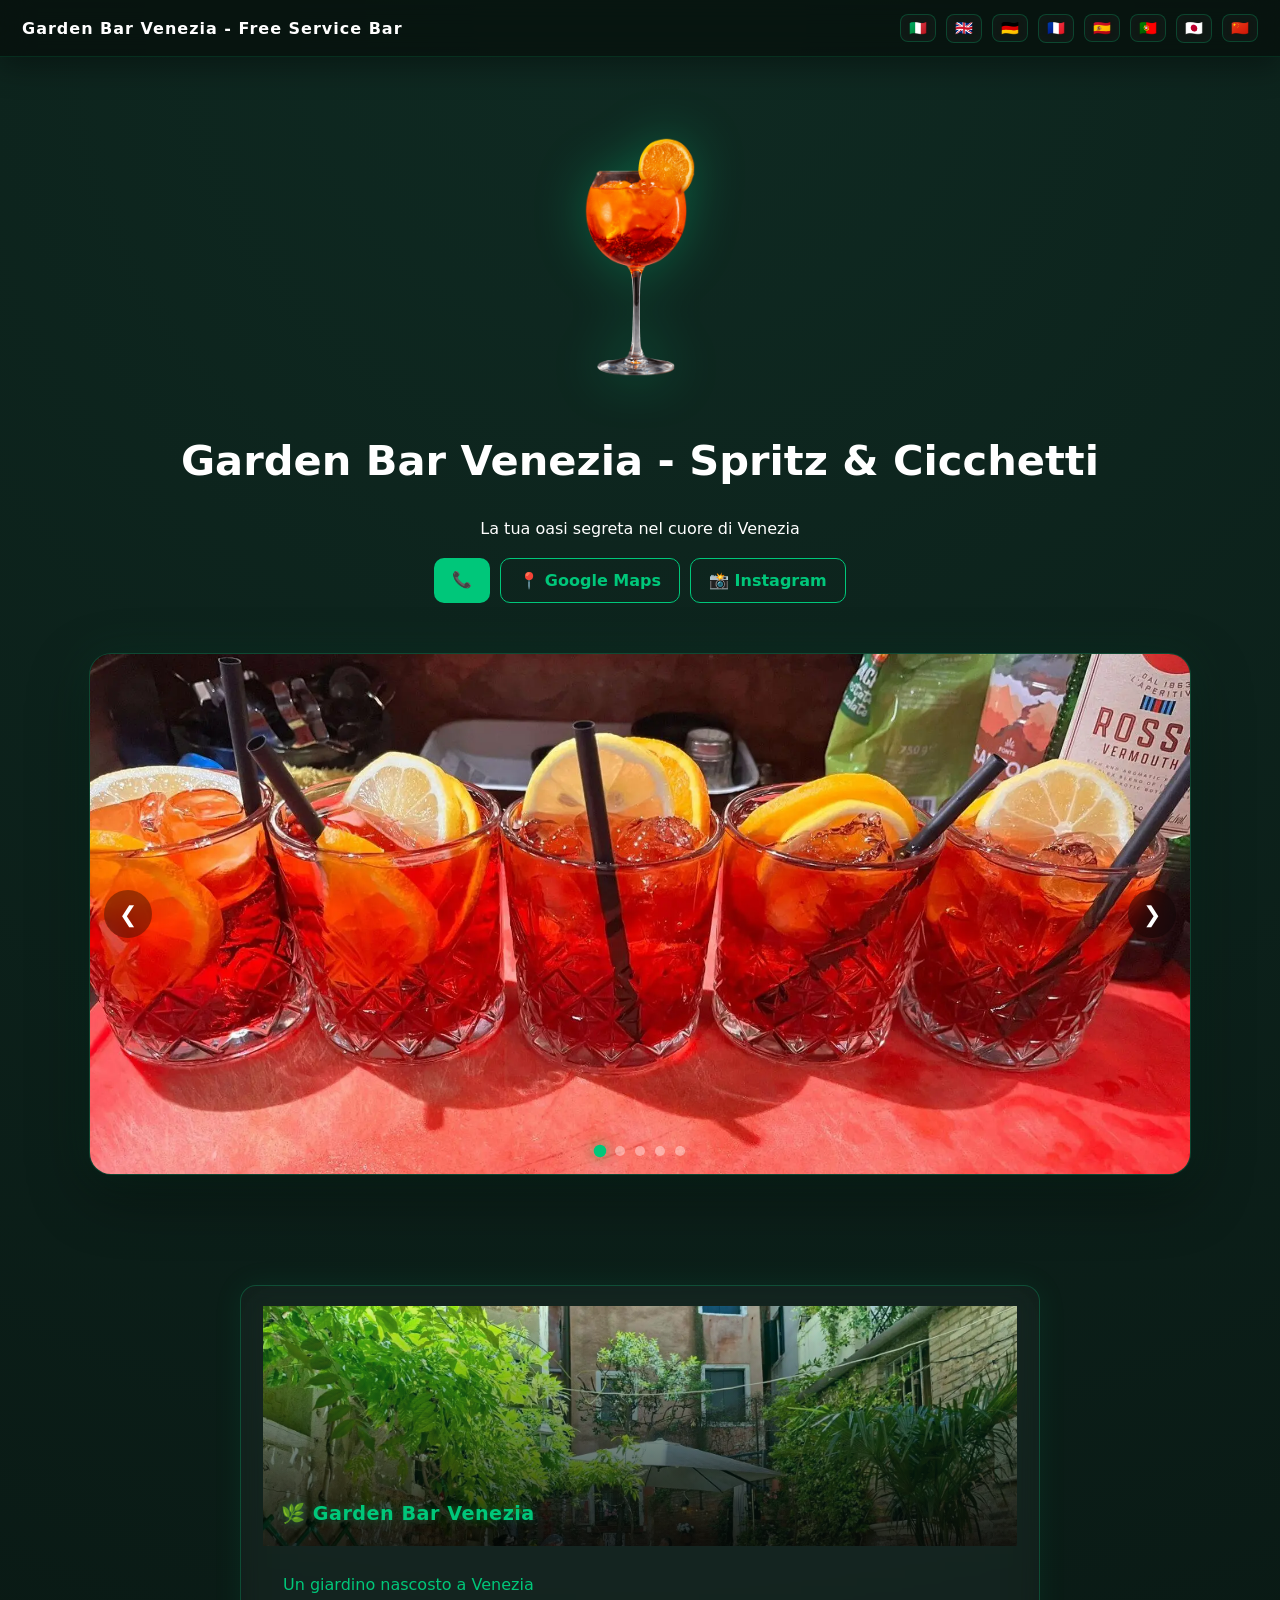
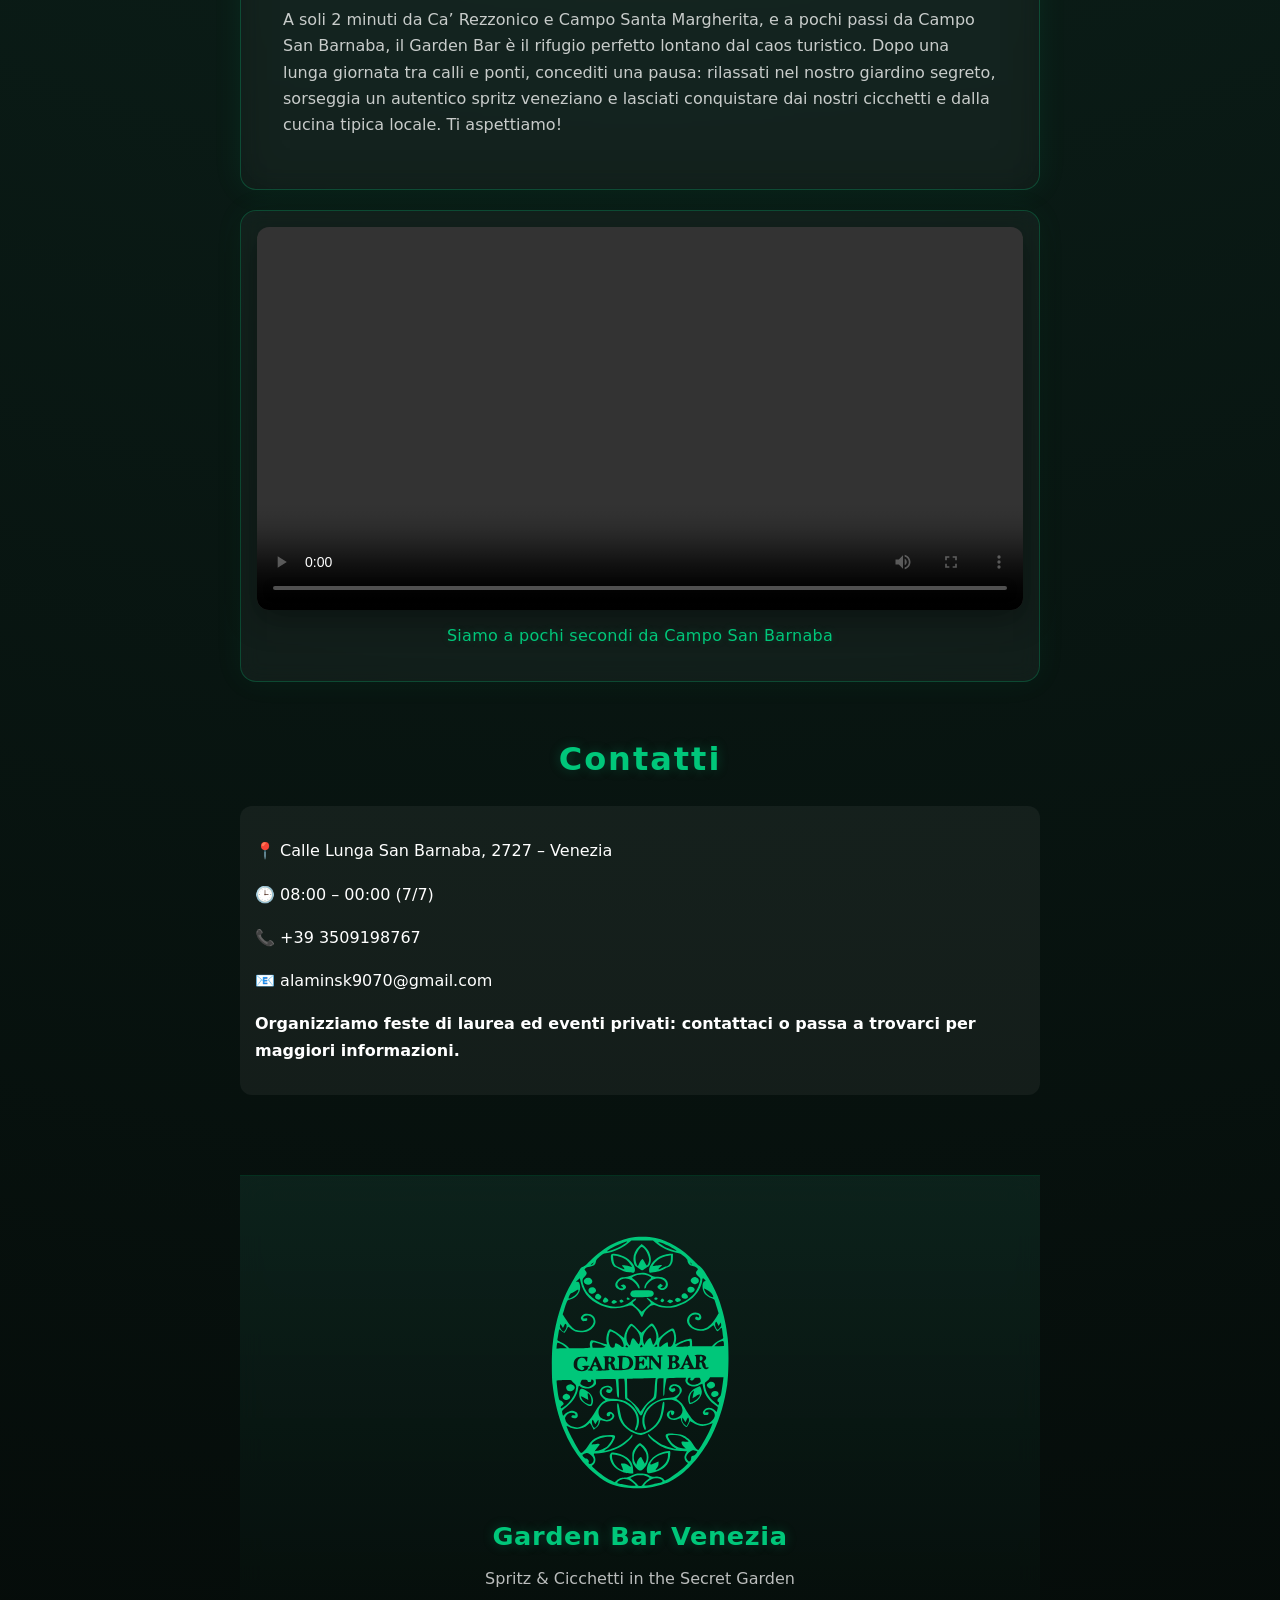
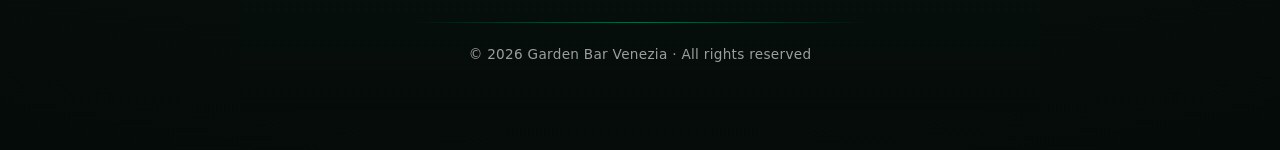
==== index.html @ d3616a83 "Add files via upload" ====
<!DOCTYPE html>
<html lang="it">
<head>
<meta charset="UTF-8" />
<meta name="viewport" content="width=device-width, initial-scale=1" />

<title>Garden Bar Venezia | Oasi segreta vicino Ca’ Rezzonico</title>

<meta name="description" content="Garden Bar Venezia: giardino segreto a 2 minuti da Ca’ Rezzonico e Campo Santa Margherita. Spritz veneziano, cicchetti e relax lontano dal caos turistico." />

<!-- CANONICAL -->
<link rel="canonical" href="https://gardenbarvenezia.pages.dev/" />

<!-- STYLES -->
<link rel="stylesheet" href="styles.css" />

<link rel="preload" as="image" href="garden-bar-venezia.png">

<!-- OPEN GRAPH -->
<meta property="og:type" content="website" />
<meta property="og:site_name" content="Garden Bar Venezia" />
<meta property="og:title" content="Garden Bar Venezia | Spritz & Cicchetti in a Relaxing Secret Garden" />
<meta property="og:description" content="Oasi segreta a Venezia vicino Ca’ Rezzonico. Spritz, cicchetti e relax nel cuore autentico della città." />
<meta property="og:url" content="https://gardenbarvenezia.it/" />
<meta property="og:image" content="https://gardenbarvenezia.pages.dev/open-garden.jpg" />
<meta property="og:image:alt" content="Garden Bar Venezia giardino segreto" />

<!-- TWITTER CARD -->
<meta name="twitter:card" content="summary_large_image" />
<meta name="twitter:title" content="Garden Bar Venezia | Spritz & Giardino segreto" />
<meta name="twitter:description" content="Oasi segreta a Venezia vicino Ca’ Rezzonico. Spritz e cicchetti in giardino." />
<meta name="twitter:image" content="https://gardenbarvenezia.pages.dev/open-garden.jpg" />

<!-- SEO STRUTTURATO -->
<script type="application/ld+json">
{
  "@context": "https://schema.org",
  "@type": ["Restaurant", "Bar"],
  "name": "Garden Bar Venezia",
  "image": "https://gardenbarvenezia.it/garden-bar-venezia.png",
  "url": "https://gardenbarvenezia.it",
  "telephone": "+393509198767",
  "email": "alaminsk9070@gmail.com",

  "address": {
    "@type": "PostalAddress",
    "streetAddress": "C. Lunga S. Barnaba, 2727",
    "addressLocality": "Venezia",
    "postalCode": "30123",
    "addressCountry": "IT"
  },

  "geo": {
    "@type": "GeoCoordinates",
    "latitude": 45.434868182354215,
    "longitude": 12.323827602569848
  },

  "priceRange": "€",

  "servesCuisine": [
    "Italian",
    "Venetian",
    "Cicchetti",
    "Cocktails"
  ],

  "openingHoursSpecification": [
    {
      "@type": "OpeningHoursSpecification",
      "dayOfWeek": [
        "Monday","Tuesday","Wednesday","Thursday","Friday","Saturday","Sunday"
      ],
      "opens": "08:00",
      "closes": "00:00"
    }
  ],

  "sameAs": [
    "https://www.instagram.com/gardenbarvenice/"
  ]
}
</script>
</head>

<body>

<header class="header"> <div class="logo">Garden Bar Venezia - Free Service Bar</div> <div class="lang"> <button onclick="setLang('it')">🇮🇹</button> <button onclick="setLang('en')">🇬🇧</button> <button onclick="setLang('de')">🇩🇪</button> <button onclick="setLang('fr')">🇫🇷</button> <button onclick="setLang('es')">🇪🇸</button> <button onclick="setLang('pt')">🇵🇹</button> <button onclick="setLang('ja')">🇯🇵</button> <button onclick="setLang('zh')">🇨🇳</button> </div> </header>

<section class="hero">
<img src="garden-bar-venezia.png"
     class="hero-img"
     alt="Garden Bar Venezia" />

  <h1>Garden Bar Venezia - Spritz & Cicchetti</h1>
  <p data-i18n="subtitle"></p>

  <div class="cta-row">
  <a class="cta" href="tel:+393509198767">📞</a>

  <a class="cta ghost" target="_blank"
     href="https://maps.app.goo.gl/o7RC9PUuXXfcmrhT7">
    📍 Google Maps
  </a>

  <a class="cta ghost" target="_blank"
     href="https://www.instagram.com/gardenbarvenice/">
    📸 Instagram
  </a>
</div>

</section>

<!-- SLIDER -->
<section class="slider-section">

  <div class="slider">

    <div class="slides">

      <div class="slide active">
        <img src="spritz-aperol.webp" loading="lazy" alt="Aperol Spritz">
      </div>

      <div class="slide">
        <img src="cicchetti-veneziani.webp" loading="lazy" alt="Cicchetti veneziani" />
      </div>

      <div class="slide">
        <img src="dolci-tipici-venezia.webp" loading="lazy" alt="Dolci tipici veneziani" />
      </div>

      <div class="slide">
        <img src="cucina-tipica-venezia.webp" loading="lazy" alt="Cucina tipica veneziana" />
      </div>

      <div class="slide">
        <img src="locali-tipici-venezia.webp" loading="lazy" alt="Locali tipici Venezia" />
      </div>

    </div>

    <!-- FRECCE -->
    <button class="slider-btn prev">❮</button>
    <button class="slider-btn next">❯</button>

    <!-- DOTS -->
    <div class="dots">
      <span class="dot active"></span>
      <span class="dot"></span>
      <span class="dot"></span>
      <span class="dot"></span>
      <span class="dot"></span>
    </div>

  </div>

</section>

<section class="content">

<div class="lang-box">

  <div class="garden-media">
    <img src="garden-bar-venezia.webp" loading="lazy" alt="Garden Bar Venezia giardino segreto" />
    <div class="garden-overlay"></div>
    <h3>🌿 Garden Bar Venezia</h3>
  </div>

  <div class="garden-text">
    <p data-i18n="seo_title"></p>
    <p data-i18n="seo_text"></p>
  </div>

</div>

<div class="video-box">

<video class="video-arrival" controls playsinline preload="metadata">
  <source src="garden-bar-venezia.mp4" type="video/mp4" />
  Il tuo browser non supporta il video.
</video>

  <p class="video-text" data-i18n="video_text"></p>

</div>

<h2 class="contact-title" data-i18n="contacts"></h2>

<div class="info">
  <p>📍 Calle Lunga San Barnaba, 2727 – Venezia</p>

  <p>🕒 08:00 – 00:00 (7/7)</p>

  <p>📞 +39 3509198767</p>

  <p>📧 alaminsk9070@gmail.com </p>

  <p><strong>Organizziamo feste di laurea ed eventi privati: contattaci o passa a trovarci per maggiori informazioni.</strong></p>
</div>

<footer class="footer">
  <div class="footer-inner">

    <div class="footer-logo">
      <img src="logo-garden-bar-venezia.svg" loading="lazy" alt="Garden Bar Venezia Logo">
    </div>

    <div class="footer-text">
      <h2>Garden Bar Venezia</h2>
      <p>Spritz & Cicchetti in the Secret Garden</p>
    </div>

    <div class="footer-line"></div>

    <div class="footer-bottom">
      <p>© 2026 Garden Bar Venezia · All rights reserved</p>
    </div>

  </div>
</footer>

</section>

<script src="script.js" defer></script>
</body>
</html>
---- styles.css ----
body {
  margin: 0;
  font-family: system-ui, sans-serif;
  background: radial-gradient(circle at top, #0f2a22, #050b09);
  color: white;
}

.header {
  display: flex;
  justify-content: space-between;
  padding: 18px 24px;
  background: rgba(0,0,0,0.4);
  backdrop-filter: blur(10px);
}

.logo {
  font-weight: 700;
  letter-spacing: 1px;
}

.lang button {
  background: none;
  border: 1px solid rgba(255,255,255,0.4);
  color: white;
  padding: 5px 7px;
  margin-left: 4px;
  cursor: pointer;
  border-radius: 6px;
}

.hero {
  text-align: center;
  padding: 80px 20px 40px;
}

.hero-img {
  width: 240px;
  filter: drop-shadow(0 0 25px rgba(0,255,160,0.25));
  margin-bottom: 20px;
}

h1 {
  font-size: 2.6rem;
}

.cta-row {
  margin-top: 20px;
  display: flex;
  justify-content: center;
  gap: 10px;
  flex-wrap: wrap;
}

.cta {
  padding: 12px 18px;
  background: #00c77a;
  color: black;
  font-weight: 600;
  border-radius: 10px;
  text-decoration: none;
}

.cta.ghost {
  background: transparent;
  border: 1px solid #00c77a;
  color: #00c77a;
}

.content {
  max-width: 800px;
  margin: auto;
  padding: 40px 20px;
  line-height: 1.7;
}

.info {
  margin-top: 20px;
  padding: 15px;
  background: rgba(255,255,255,0.05);
  border-radius: 12px;
}

/* LINGUE */
.lang-box {
  max-width: 800px;
  margin: 30px auto 10px;
  padding: 20px 22px;

  background: linear-gradient(
    135deg,
    rgba(0, 199, 122, 0.15),
    rgba(255, 255, 255, 0.05)
  );

  border: 1px solid rgba(0, 199, 122, 0.35);
  border-radius: 14px;

  box-shadow: 0 0 25px rgba(0, 199, 122, 0.08);

  backdrop-filter: blur(8px);
}

.lang-box h3 {
  margin: 0 0 10px;
  font-size: 1.1rem;
  color: #00c77a;
  letter-spacing: 0.5px;
}

.lang-box p {
  margin: 6px 0;
  opacity: 0.9;
  line-height: 1.6;
}

/* 🌿 LANG BOX - VERSIONE PREMIUM COERENTE CON IL SITO */
.lang-box {
  max-width: 800px;
  margin: 30px auto 10px;
  border-radius: 16px;
  overflow: hidden;

  background: rgba(255, 255, 255, 0.04);
  border: 1px solid rgba(0, 199, 122, 0.25);

  box-shadow:
    0 0 30px rgba(0, 199, 122, 0.08),
    inset 0 0 40px rgba(0, 0, 0, 0.2);

  backdrop-filter: blur(10px);
}

/* 🌿 IMMAGINE HEADER BOX */
.garden-media {
  position: relative;
  height: 240px;
  overflow: hidden;
}

.garden-media img {
  width: 100%;
  height: 100%;
  object-fit: cover;
  transform: scale(1.05);
  filter: saturate(1.1) contrast(1.05);
}

/* overlay coerente col tuo verde */
.garden-overlay {
  position: absolute;
  inset: 0;
  background: linear-gradient(
    to top,
    rgba(5, 11, 9, 0.85),
    rgba(0, 199, 122, 0.15)
  );
}

/* titolo sopra immagine */
.garden-media h3 {
  position: absolute;
  bottom: 16px;
  left: 18px;
  margin: 0;

  font-size: 1.2rem;
  font-weight: 700;
  letter-spacing: 0.5px;

  color: #00c77a;

  text-shadow:
    0 0 10px rgba(0, 199, 122, 0.4),
    0 6px 20px rgba(0, 0, 0, 0.6);
}

/* testo sotto */
.garden-text {
  padding: 18px 20px 22px;
}

.garden-text p {
  margin: 8px 0;
  line-height: 1.65;
  opacity: 0.9;
  color: rgba(255, 255, 255, 0.85);
}

/* micro highlight per SEO title */
.garden-text p:first-child {
  color: #00c77a;
  font-weight: 500;
  opacity: 1;
}

.video-box {
  max-width: 800px;
  margin: 20px auto 10px;
  padding: 16px;

  background: rgba(255, 255, 255, 0.04);
  border: 1px solid rgba(0, 199, 122, 0.25);
  border-radius: 16px;

  box-shadow: 0 0 30px rgba(0, 199, 122, 0.06);
  backdrop-filter: blur(10px);
}

.video-arrival {
  width: 100%;
  border-radius: 12px;
  display: block;

  box-shadow: 0 10px 30px rgba(0,0,0,0.35);
}

.video-text {
  margin-top: 12px;
  text-align: center;

  color: #00c77a;
  font-weight: 500;
  letter-spacing: 0.3px;

  text-shadow: 0 0 10px rgba(0, 199, 122, 0.2);
}

.header {
  position: sticky;
  top: 0;
  z-index: 1000;

  display: flex;
  justify-content: space-between;
  align-items: center;

  padding: 14px 22px;

  background: rgba(5, 11, 9, 0.65);
  backdrop-filter: blur(14px);

  border-bottom: 1px solid rgba(0, 199, 122, 0.15);

  box-shadow: 0 10px 30px rgba(0,0,0,0.35);
}

/* LOGO */
.logo a {
  display: flex;
  align-items: center;
  text-decoration: none;
}

.logo img {
  height: 34px;
  width: auto;

  filter: brightness(0) invert(1);

  transition: all 0.3s ease;
}

.logo img:hover {
  filter: brightness(0) invert(1)
          drop-shadow(0 0 12px rgba(0, 199, 122, 0.6));
  transform: scale(1.02);
}

/* LANG NAV */
.lang {
  display: flex;
  gap: 6px;
  flex-wrap: wrap;
  justify-content: flex-end;
}

/* BOTTONI LINGUA */
.lang button {
  background: rgba(255, 255, 255, 0.04);

  border: 1px solid rgba(0, 199, 122, 0.25);

  color: white;

  padding: 6px 8px;
  border-radius: 8px;

  cursor: pointer;

  font-size: 0.9rem;
  line-height: 1;

  transition: all 0.25s ease;

  backdrop-filter: blur(8px);
}

/* IMPORTANTISSIMO: reset base */
html, body {
  margin: 0;
  padding: 0;
  width: 100%;
  overflow-x: hidden;
}

/* FOOTER */
.footer {
  margin-top: 80px;
  padding: 60px 20px 30px;

  background: linear-gradient(
    to top,
    rgba(5, 11, 9, 1),
    rgba(15, 42, 34, 0.7)
  );

  border-top: 1px solid rgba(0, 199, 122, 0.2);
  backdrop-filter: blur(12px);
}

.footer-inner {
  max-width: 900px;
  margin: auto;
  text-align: center;
}

/* LOGO GRANDE — ORIGINALE, NON MODIFICATO */
.footer-logo img {
  width: 180px;
  height: auto;

  /* ❌ rimosso filter per non alterare il logo */
  /* filter: brightness(0) invert(1); */

  transition: transform 0.3s ease, filter 0.3s ease;
}

.footer-logo img:hover {
  transform: scale(1.05);

  /* glow leggero SOLO su hover, senza cambiare colori */
  filter: drop-shadow(0 0 18px rgba(0, 199, 122, 0.35));
}

/* TESTI */
.footer-text {
  margin-top: 18px;
}

.footer-text h2 {
  margin: 0;
  font-size: 1.6rem;
  letter-spacing: 0.6px;
  color: #00c77a;

  text-shadow: 0 0 12px rgba(0, 199, 122, 0.25);
}

.footer-text p {
  margin: 6px 0 0;
  font-size: 1rem;
  opacity: 0.85;
  color: rgba(255, 255, 255, 0.85);
}

/* LINEA */
.footer-line {
  margin: 30px auto 20px;
  width: 60%;
  height: 1px;

  background: linear-gradient(
    to right,
    transparent,
    rgba(0, 199, 122, 0.5),
    transparent
  );
}

/* BOTTOM */
.footer-bottom p {
  font-size: 0.85rem;
  opacity: 0.6;
  letter-spacing: 0.3px;
}

/* SLIDER */
/* =========================
   SLIDER PREMIUM
========================= */

.slider-section {
  padding: 10px 20px 40px;
}

.slider {
  position: relative;
  max-width: 1100px;
  margin: auto;

  overflow: hidden;
  border-radius: 22px;

  border: 1px solid rgba(0, 199, 122, 0.2);

  background: rgba(255,255,255,0.03);

  box-shadow:
    0 0 40px rgba(0, 199, 122, 0.08),
    0 20px 60px rgba(0,0,0,0.4);

  backdrop-filter: blur(10px);
}

.slides {
  display: flex;
  transition: transform 0.45s ease;
  touch-action: pan-y;
}

.slide {
  min-width: 100%;
  user-select: none;
}

.slide img {
  width: 100%;
  height: 520px;

  object-fit: cover;
  display: block;

  pointer-events: none;
}

/* BOTTONI */
.slider-btn {
  position: absolute;
  top: 50%;
  transform: translateY(-50%);

  width: 48px;
  height: 48px;

  border: none;
  border-radius: 50%;

  cursor: pointer;

  background: rgba(0,0,0,0.35);
  color: white;

  font-size: 1.4rem;

  backdrop-filter: blur(8px);

  transition: 0.25s ease;

  z-index: 5;
}

.slider-btn:hover {
  background: rgba(0, 199, 122, 0.85);
  color: black;
}

.prev {
  left: 14px;
}

.next {
  right: 14px;
}

/* DOTS */
.dots {
  position: absolute;
  bottom: 18px;
  left: 50%;
  transform: translateX(-50%);

  display: flex;
  gap: 10px;

  z-index: 5;
}

.dot {
  width: 10px;
  height: 10px;

  border-radius: 50%;

  background: rgba(255,255,255,0.4);

  transition: all 0.3s ease;

  cursor: pointer;
}

.dot.active {
  background: #00c77a;

  transform: scale(1.25);

  box-shadow: 0 0 12px rgba(0,199,122,0.7);
}

/* MOBILE */
@media (max-width: 768px) {

  .slide img {
    height: 280px;
  }

  .slider-btn {
    width: 40px;
    height: 40px;
    font-size: 1rem;
  }

}

/* contatti */
.contact-title {
  text-align: center;
  margin-top: 50px;
  margin-bottom: 18px;

  color: #00c77a;

  letter-spacing: 2px;
  font-size: 2rem;

  text-shadow: 0 0 12px rgba(0, 199, 122, 0.25);
}
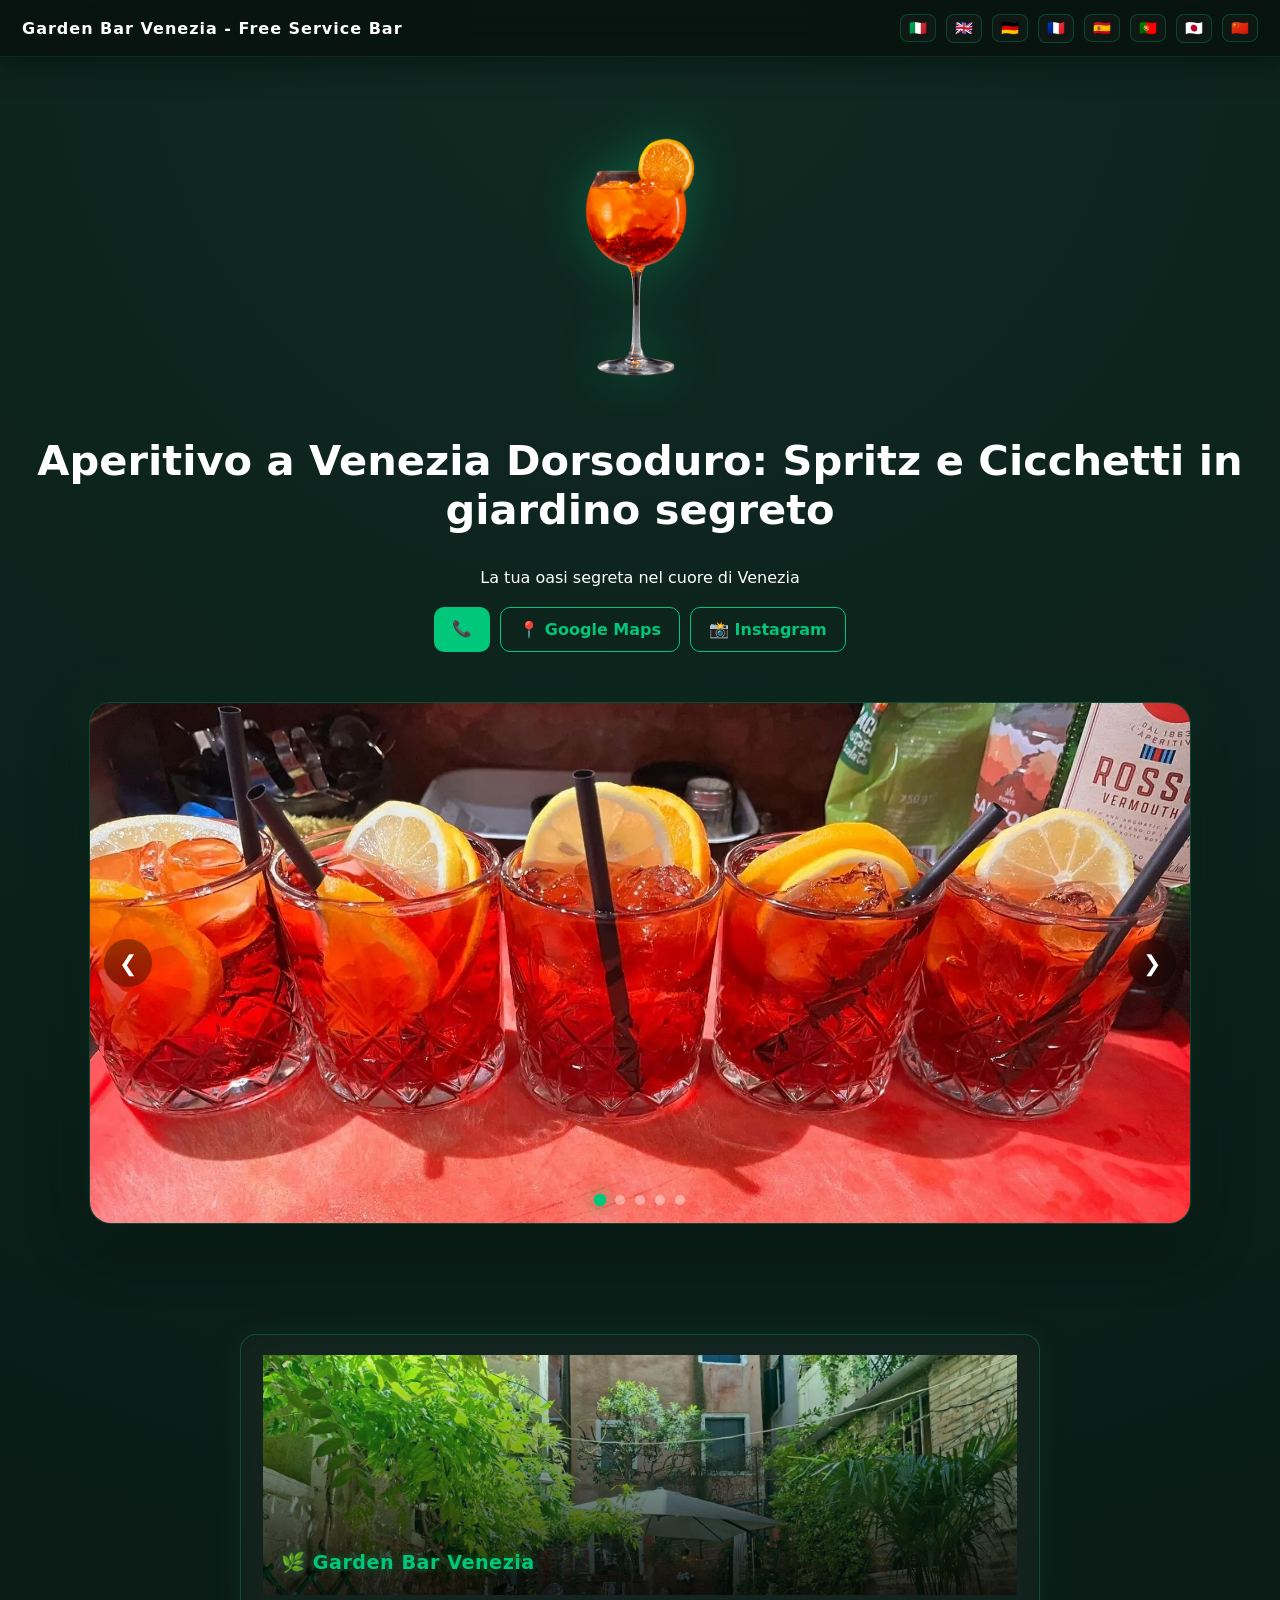
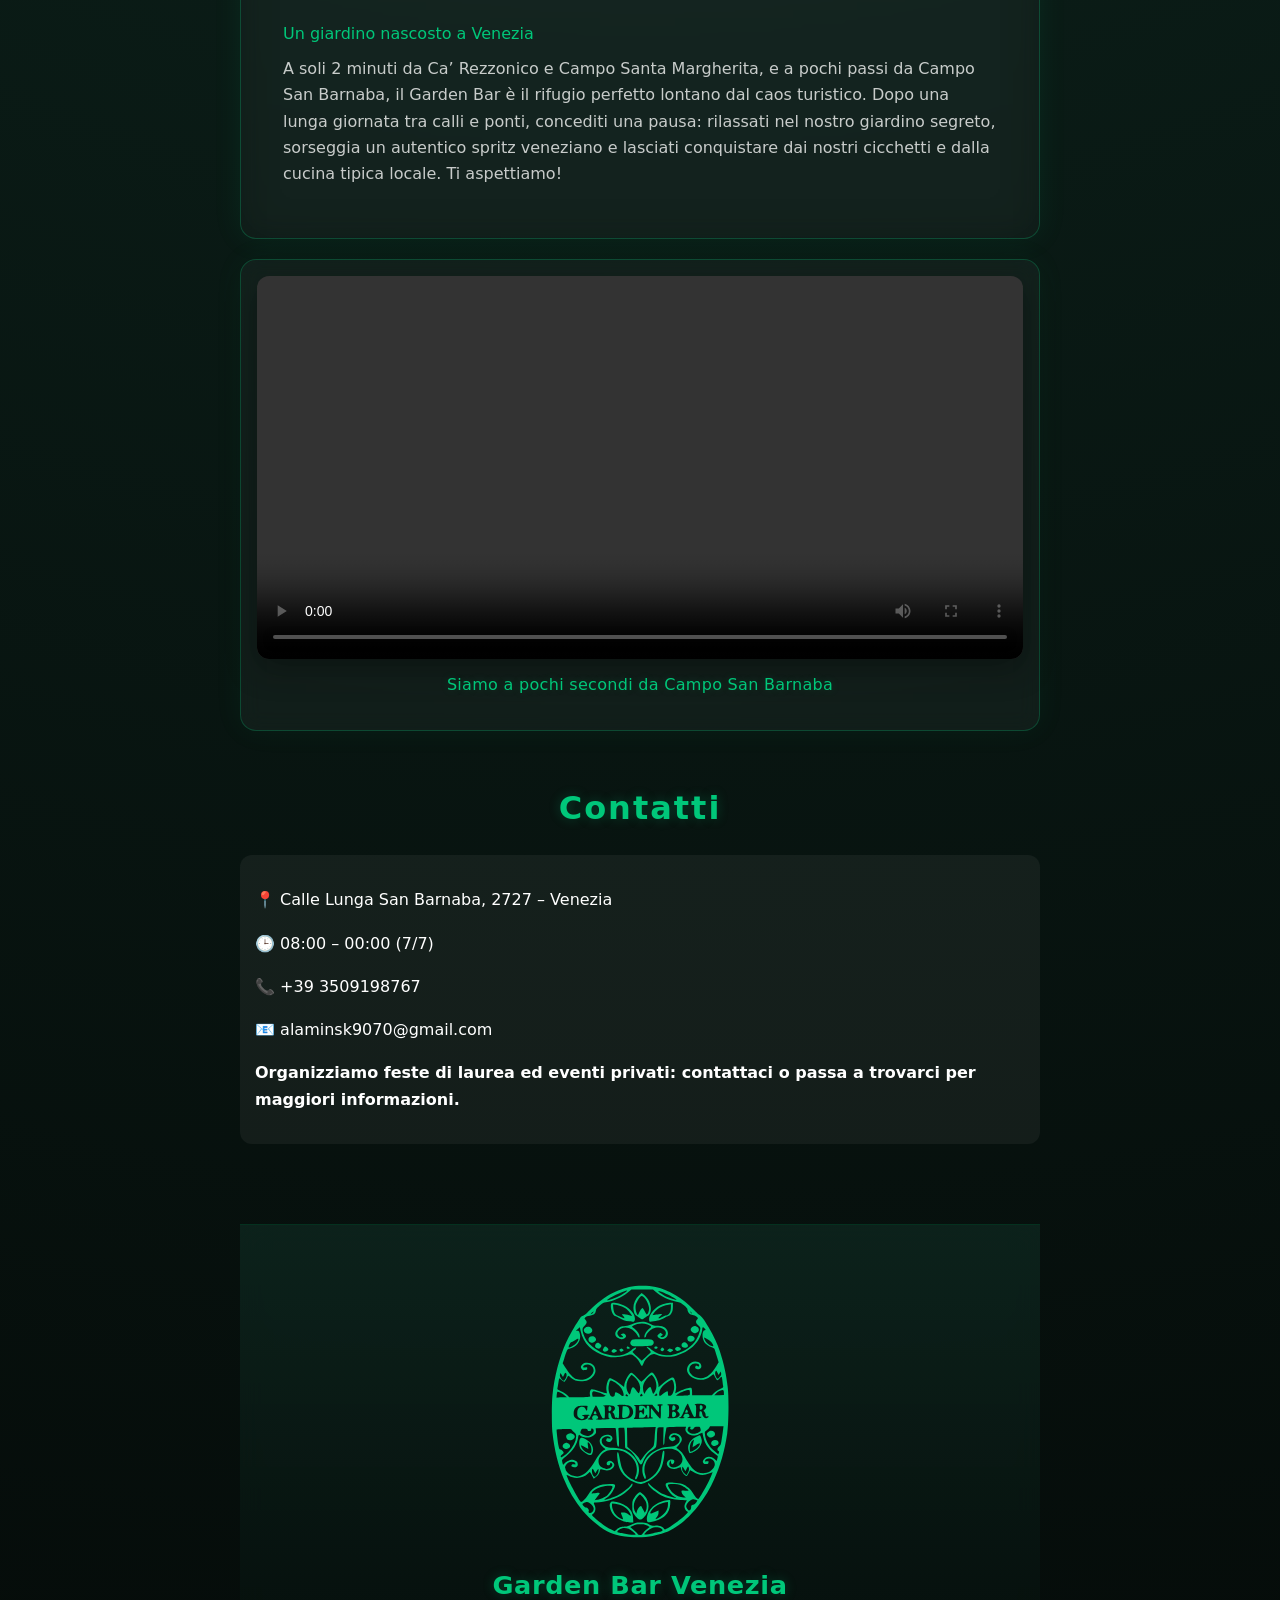
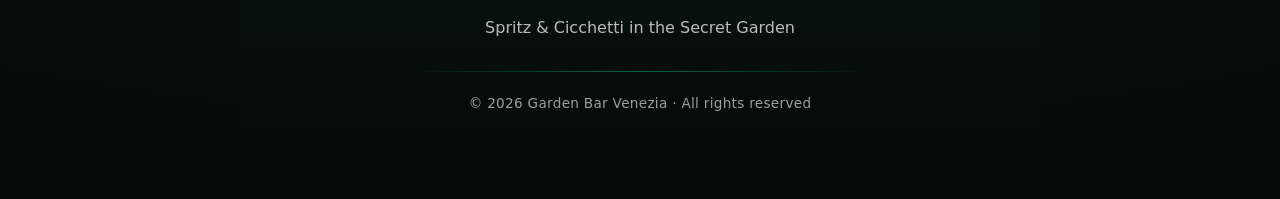
==== commit 1c51c539: "Add files via upload" ====
--- a/index.html
+++ b/index.html
@@ -21,7 +21,7 @@
 <meta property="og:site_name" content="Garden Bar Venezia" />
 <meta property="og:title" content="Garden Bar Venezia | Spritz & Cicchetti in a Relaxing Secret Garden" />
 <meta property="og:description" content="Oasi segreta a Venezia vicino Ca’ Rezzonico. Spritz, cicchetti e relax nel cuore autentico della città." />
-<meta property="og:url" content="https://gardenbarvenezia.it/" />
+<meta property="og:url" content="https://gardenbarvenezia.pages.dev/" />
 <meta property="og:image" content="https://gardenbarvenezia.pages.dev/open-garden.jpg" />
 <meta property="og:image:alt" content="Garden Bar Venezia giardino segreto" />
 
@@ -37,8 +37,8 @@
   "@context": "https://schema.org",
   "@type": ["Restaurant", "Bar"],
   "name": "Garden Bar Venezia",
-  "image": "https://gardenbarvenezia.it/garden-bar-venezia.png",
-  "url": "https://gardenbarvenezia.it",
+  "image": "https://gardenbarvenezia.pages.dev/garden-bar-venezia.png",
+  "url": "https://gardenbarvenezia.pages.dev/",
   "telephone": "+393509198767",
   "email": "alaminsk9070@gmail.com",
 
@@ -81,6 +81,54 @@
   ]
 }
 </script>
+<script type="application/ld+json">
+{
+  "@context": "https://schema.org",
+  "@type": "FAQPage",
+  "mainEntity": [
+    {
+      "@type": "Question",
+      "name": "A che ora è aperto il Garden Bar Venezia?",
+      "acceptedAnswer": {
+        "@type": "Answer",
+        "text": "Aperto tutti i giorni dalle 08:00 alle 00:00."
+      }
+    },
+    {
+      "@type": "Question",
+      "name": "Dove si trova il Garden Bar Venezia?",
+      "acceptedAnswer": {
+        "@type": "Answer",
+        "text": "Bar con giardino a Dorsoduro, vicino a Ca’ Rezzonico nel centro storico di Venezia."
+      }
+    },
+    {
+      "@type": "Question",
+      "name": "Il Garden Bar Venezia è turistico?",
+      "acceptedAnswer": {
+        "@type": "Answer",
+        "text": "È un autentico bar veneziano con giardino segreto, lontano dal caos turistico."
+      }
+    },
+    {
+      "@type": "Question",
+      "name": "Che spritz servite?",
+      "acceptedAnswer": {
+        "@type": "Answer",
+        "text": "Serviamo il vero Aperol Spritz e le sue varianti più popolari."
+      }
+    },
+    {
+      "@type": "Question",
+      "name": "Che cicchetti offrite?",
+      "acceptedAnswer": {
+        "@type": "Answer",
+        "text": "Offriamo cicchetti veneziani autentici come baccalà mantecato, sarde in saor e polpette."
+      }
+    }
+  ]
+}
+</script>
 </head>
 
 <body>
@@ -92,7 +140,7 @@
      class="hero-img"
      alt="Garden Bar Venezia" />
 
-  <h1>Garden Bar Venezia - Spritz & Cicchetti</h1>
+  <h1>Aperitivo a Venezia Dorsoduro: Spritz e Cicchetti in giardino segreto</h1>
   <p data-i18n="subtitle"></p>
 
   <div class="cta-row">
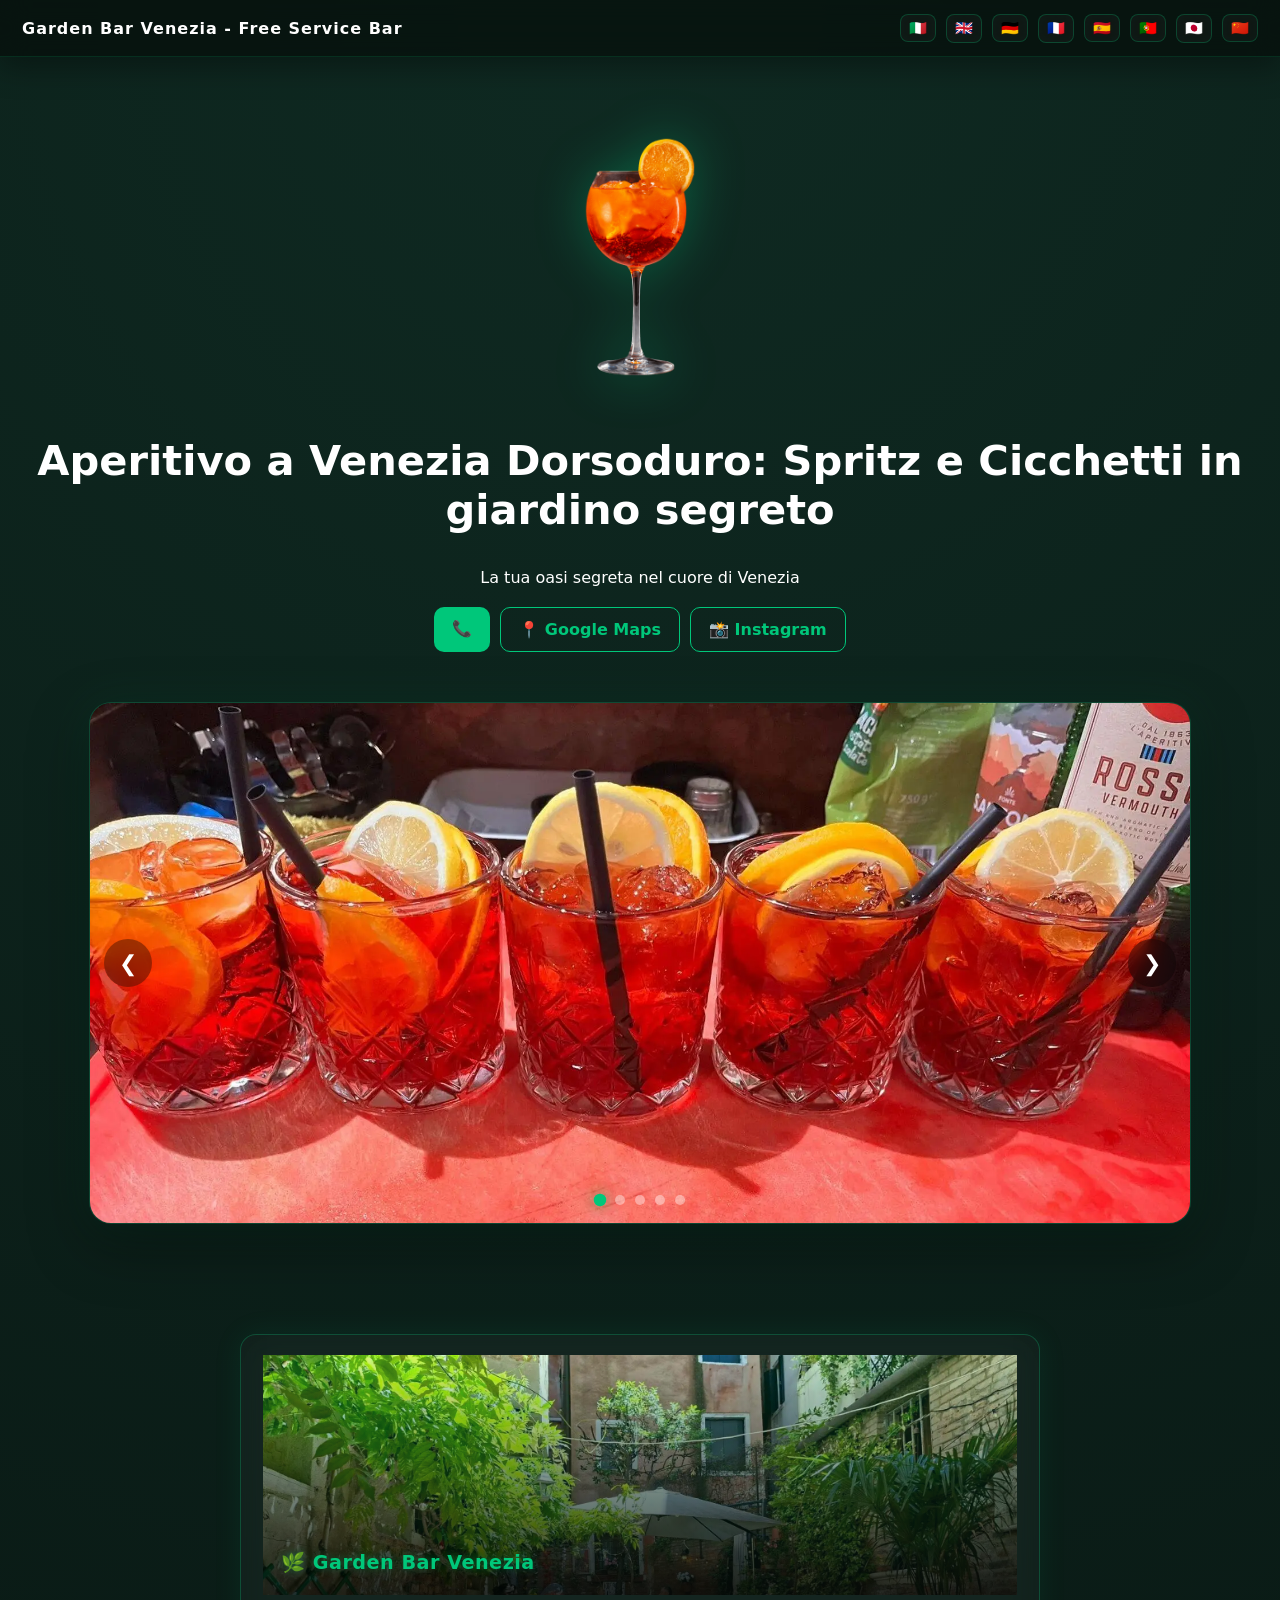
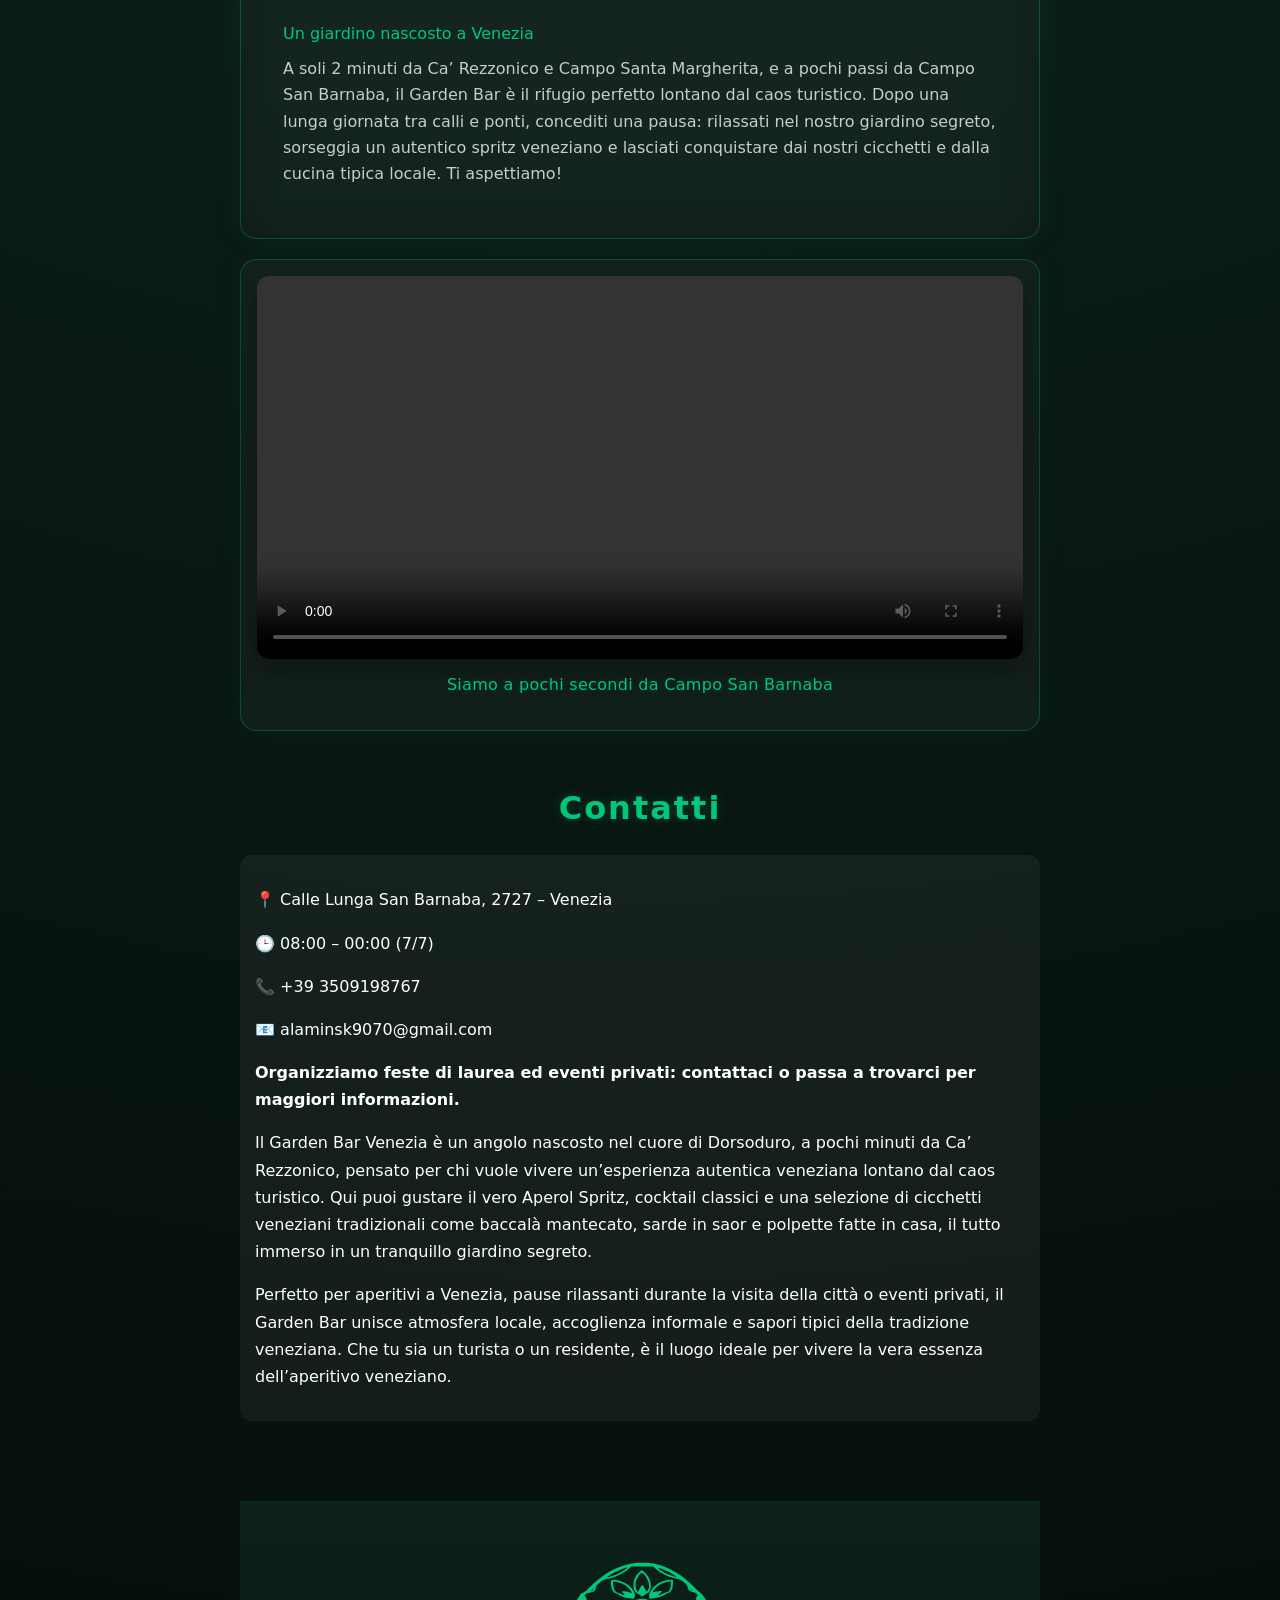
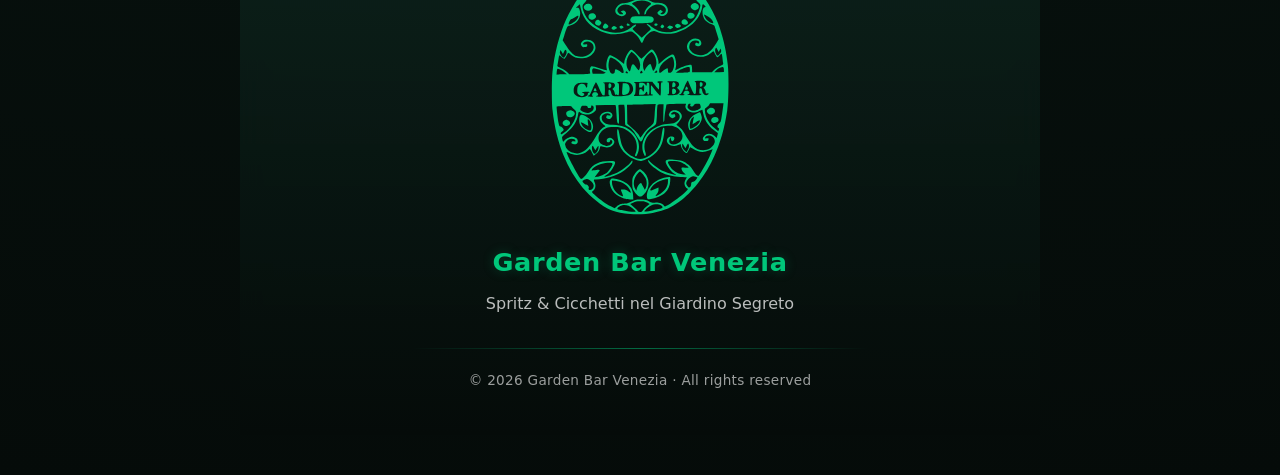
==== commit 2b40a3fa: "Add files via upload" ====
--- a/index.html
+++ b/index.html
@@ -245,6 +245,13 @@
   <p>📧 alaminsk9070@gmail.com </p>
 
   <p><strong>Organizziamo feste di laurea ed eventi privati: contattaci o passa a trovarci per maggiori informazioni.</strong></p>
+<p>
+Il Garden Bar Venezia è un angolo nascosto nel cuore di Dorsoduro, a pochi minuti da Ca’ Rezzonico, pensato per chi vuole vivere un’esperienza autentica veneziana lontano dal caos turistico. Qui puoi gustare il vero Aperol Spritz, cocktail classici e una selezione di cicchetti veneziani tradizionali come baccalà mantecato, sarde in saor e polpette fatte in casa, il tutto immerso in un tranquillo giardino segreto.
+</p>
+
+<p>
+Perfetto per aperitivi a Venezia, pause rilassanti durante la visita della città o eventi privati, il Garden Bar unisce atmosfera locale, accoglienza informale e sapori tipici della tradizione veneziana. Che tu sia un turista o un residente, è il luogo ideale per vivere la vera essenza dell’aperitivo veneziano.
+</p>
 </div>
 
 <footer class="footer">
@@ -256,7 +263,7 @@
 
     <div class="footer-text">
       <h2>Garden Bar Venezia</h2>
-      <p>Spritz & Cicchetti in the Secret Garden</p>
+      <p>Spritz & Cicchetti nel Giardino Segreto</p>
     </div>
 
     <div class="footer-line"></div>
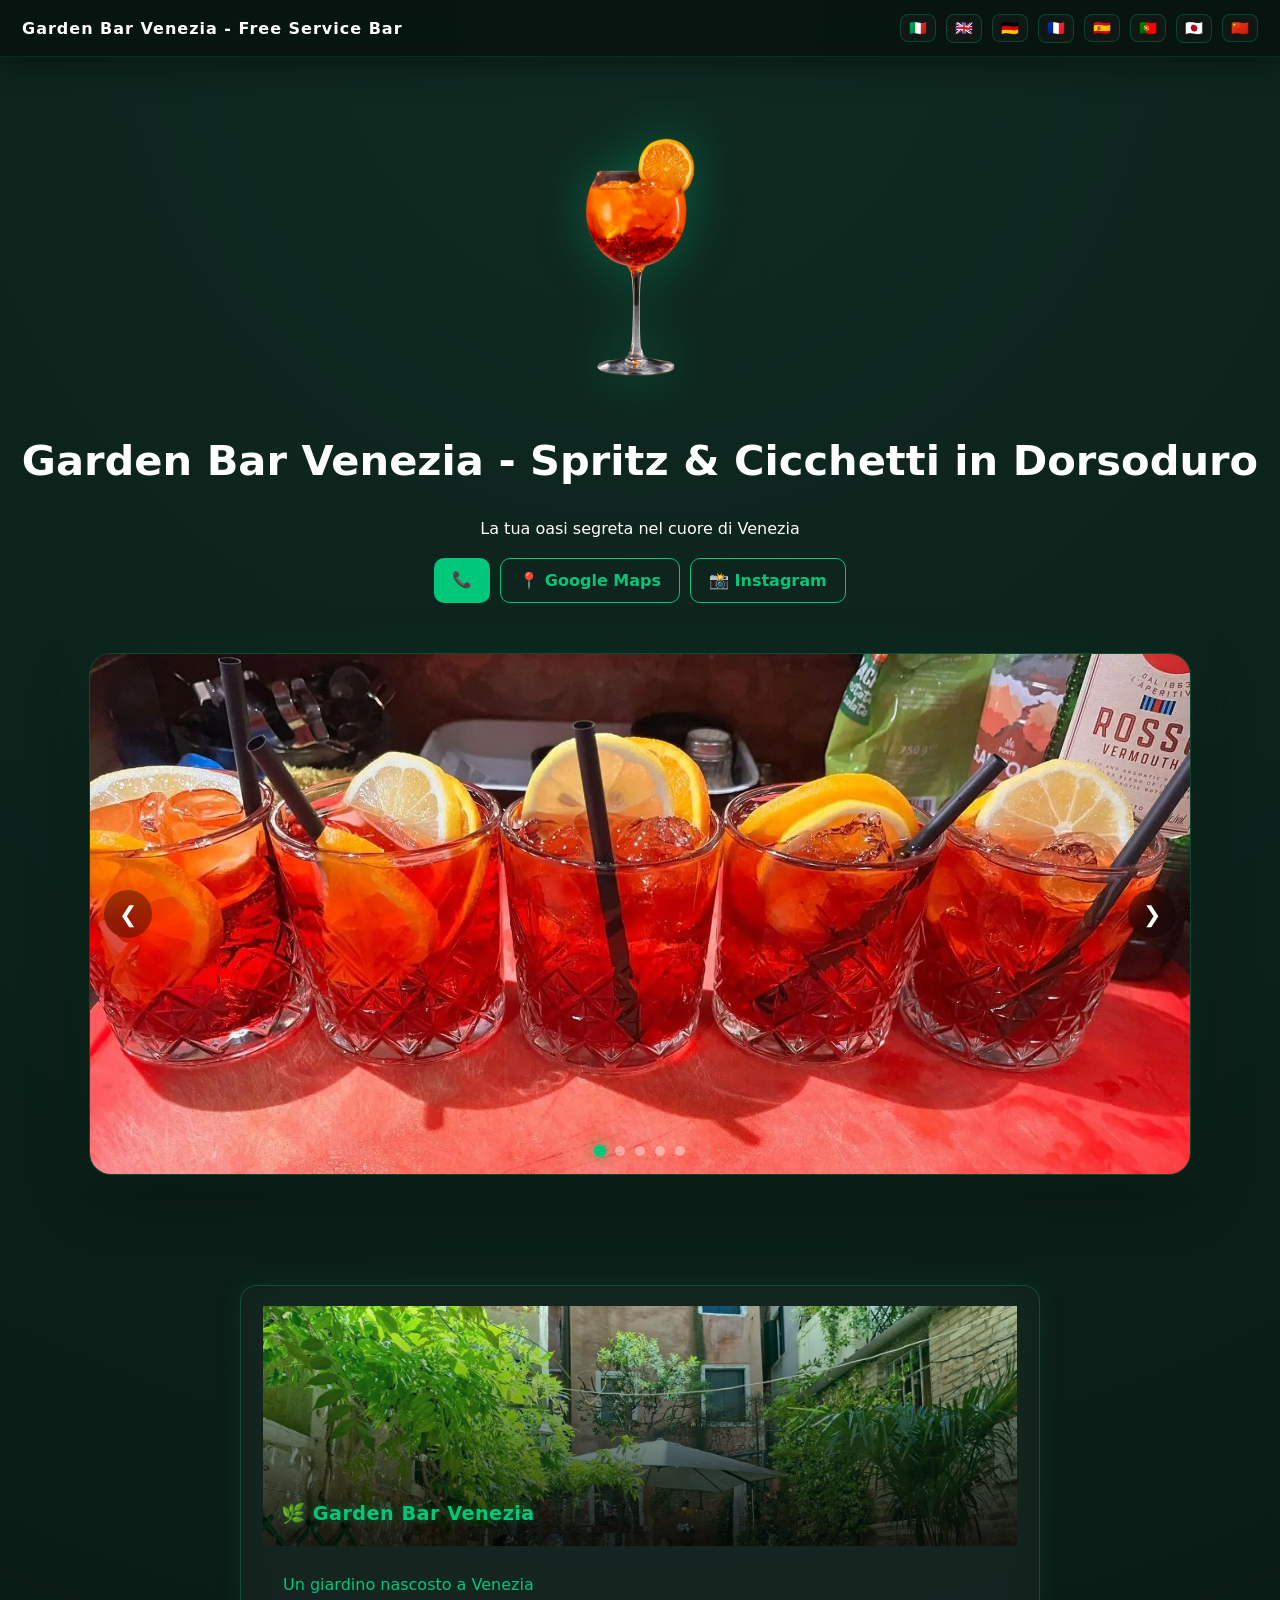
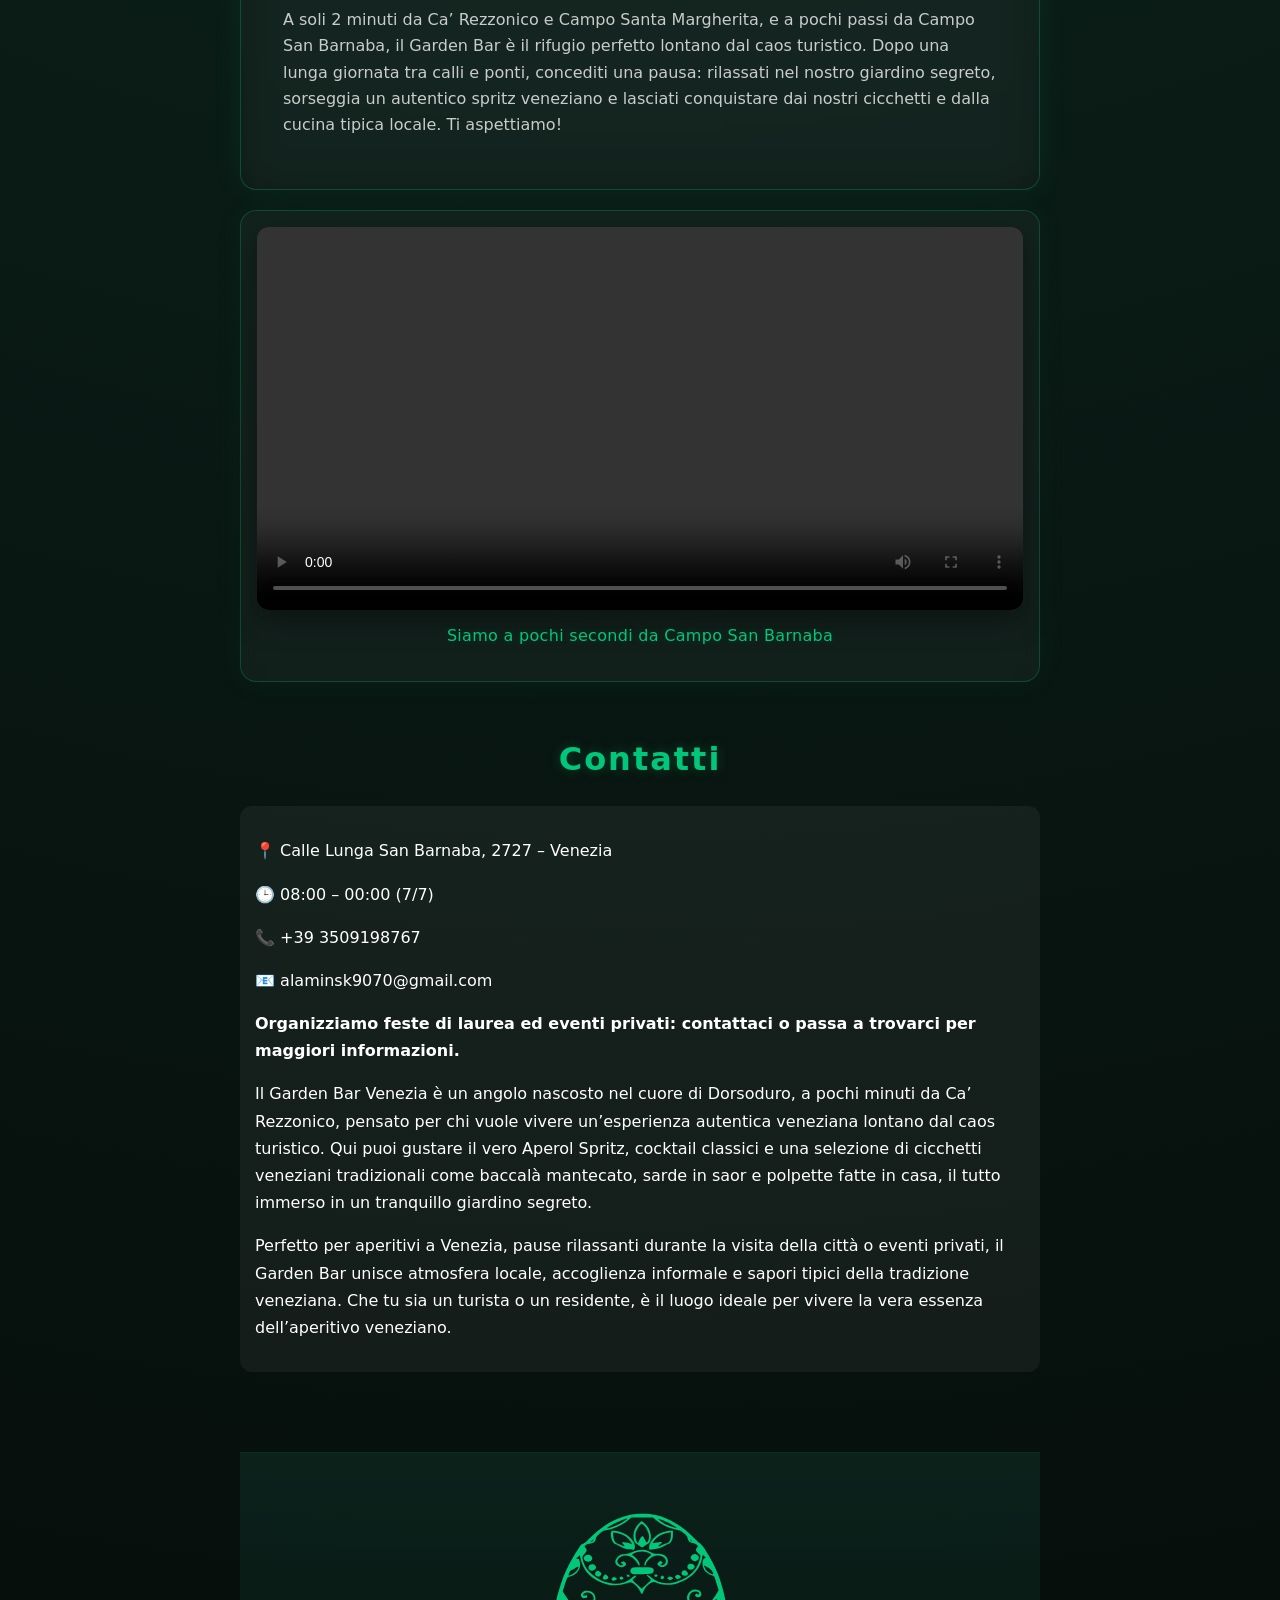
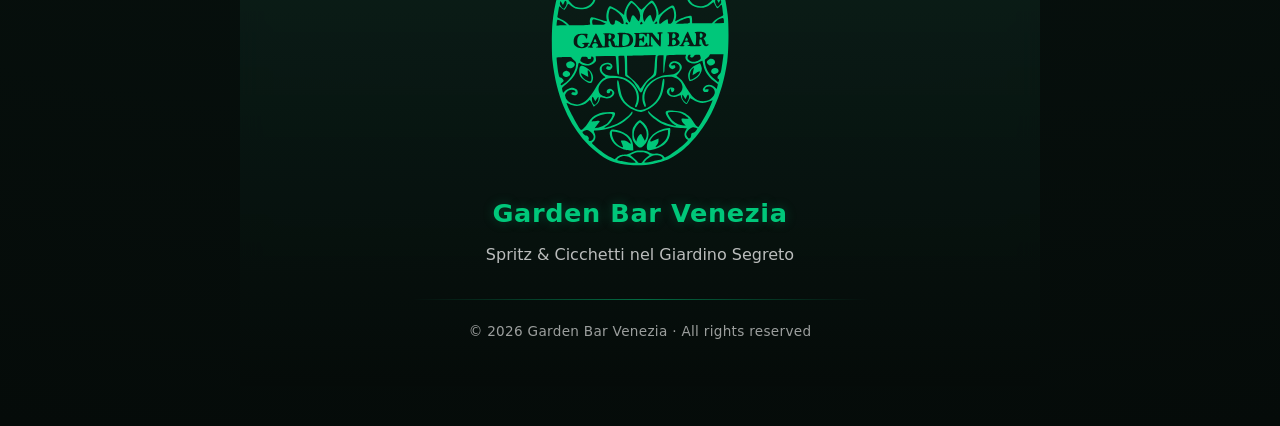
==== commit e130f9b1: "Add files via upload" ====
--- a/index.html
+++ b/index.html
@@ -15,6 +15,11 @@
 <link rel="stylesheet" href="styles.css" />
 
 <link rel="preload" as="image" href="garden-bar-venezia.png">
+
+<link rel="icon" type="image/png" href="/favicon-96x96.png" sizes="96x96" />
+<link rel="icon" type="image/svg+xml" href="/favicon.svg" />
+<link rel="shortcut icon" href="/favicon.ico" />
+<link rel="apple-touch-icon" sizes="180x180" href="/apple-touch-icon.png" />
 
 <!-- OPEN GRAPH -->
 <meta property="og:type" content="website" />
@@ -140,7 +145,7 @@
      class="hero-img"
      alt="Garden Bar Venezia" />
 
-  <h1>Aperitivo a Venezia Dorsoduro: Spritz e Cicchetti in giardino segreto</h1>
+  <h1>Garden Bar Venezia - Spritz & Cicchetti in Dorsoduro</h1>
   <p data-i18n="subtitle"></p>
 
   <div class="cta-row">
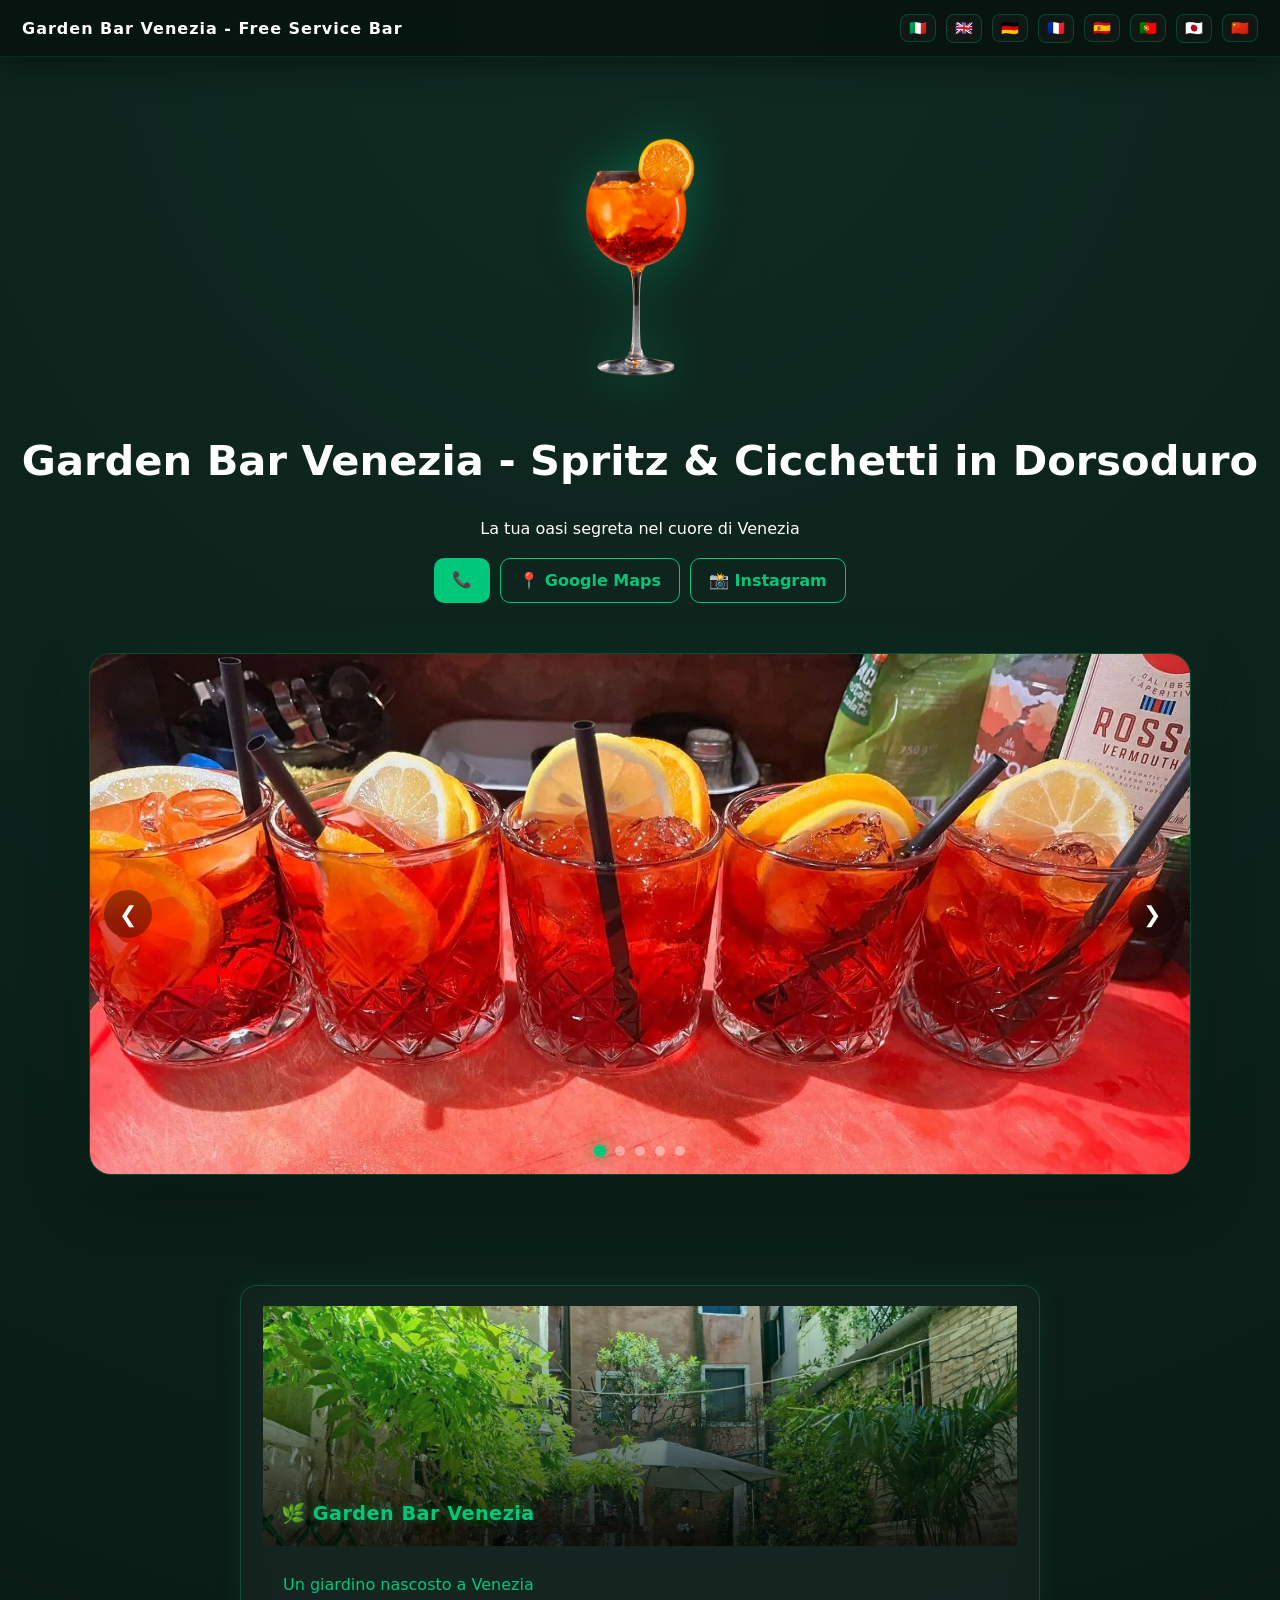
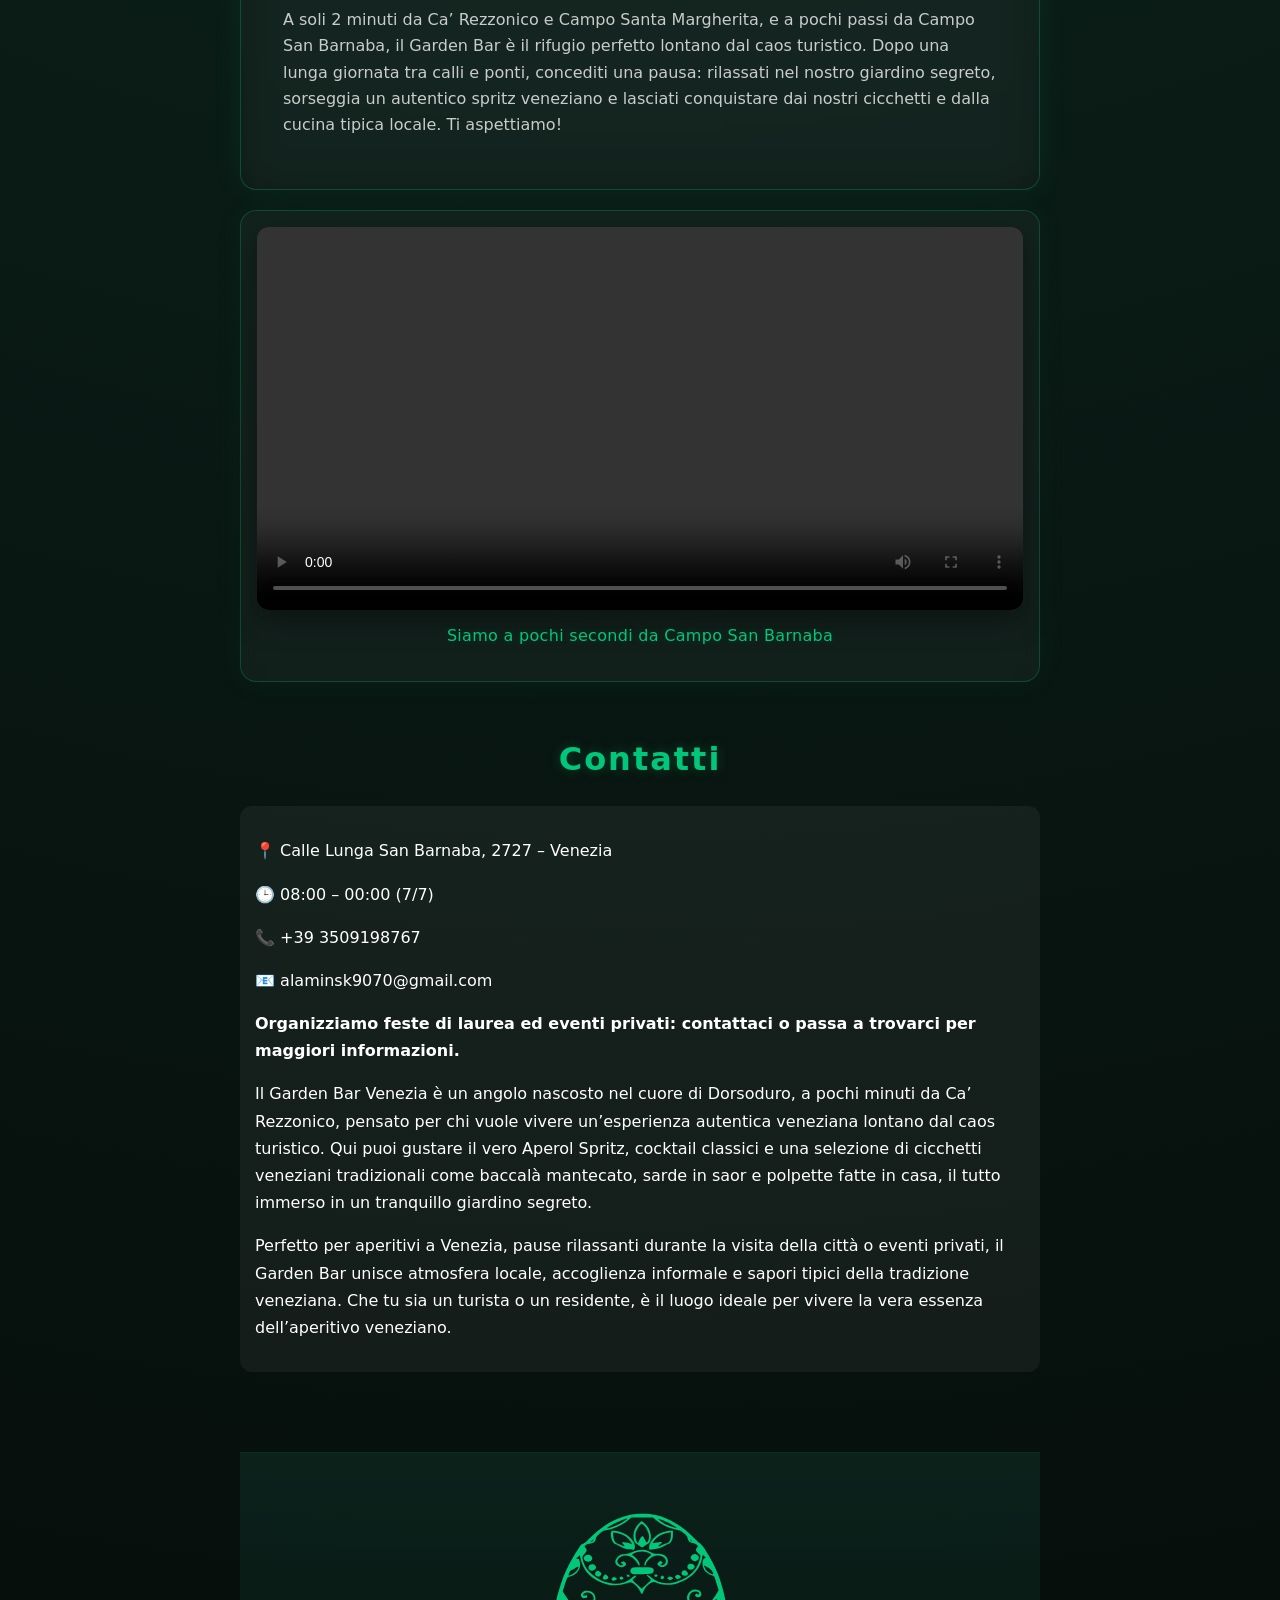
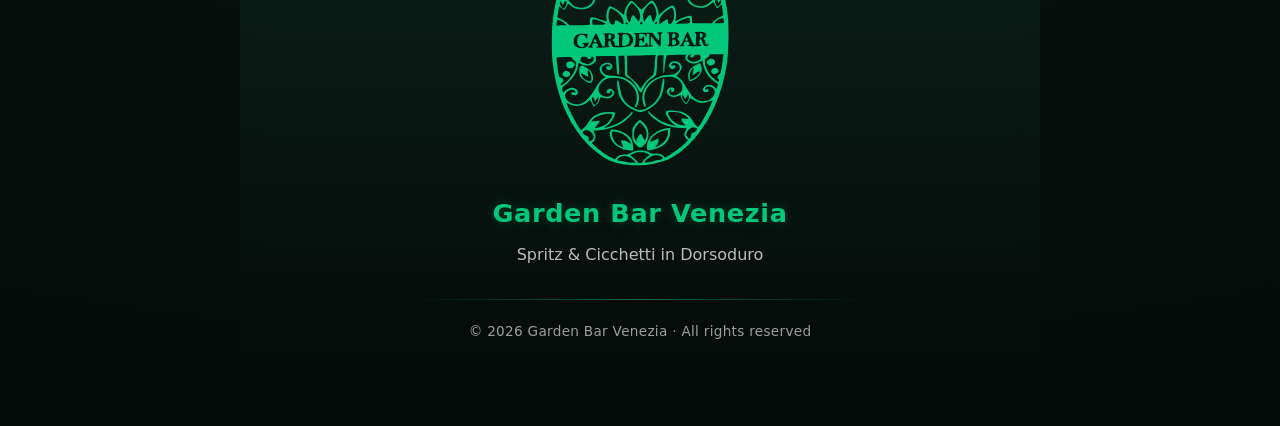
==== commit f0a3958a: "Add files via upload" ====
--- a/index.html
+++ b/index.html
@@ -268,7 +268,7 @@
 
     <div class="footer-text">
       <h2>Garden Bar Venezia</h2>
-      <p>Spritz & Cicchetti nel Giardino Segreto</p>
+      <p>Spritz & Cicchetti in Dorsoduro</p>
     </div>
 
     <div class="footer-line"></div>
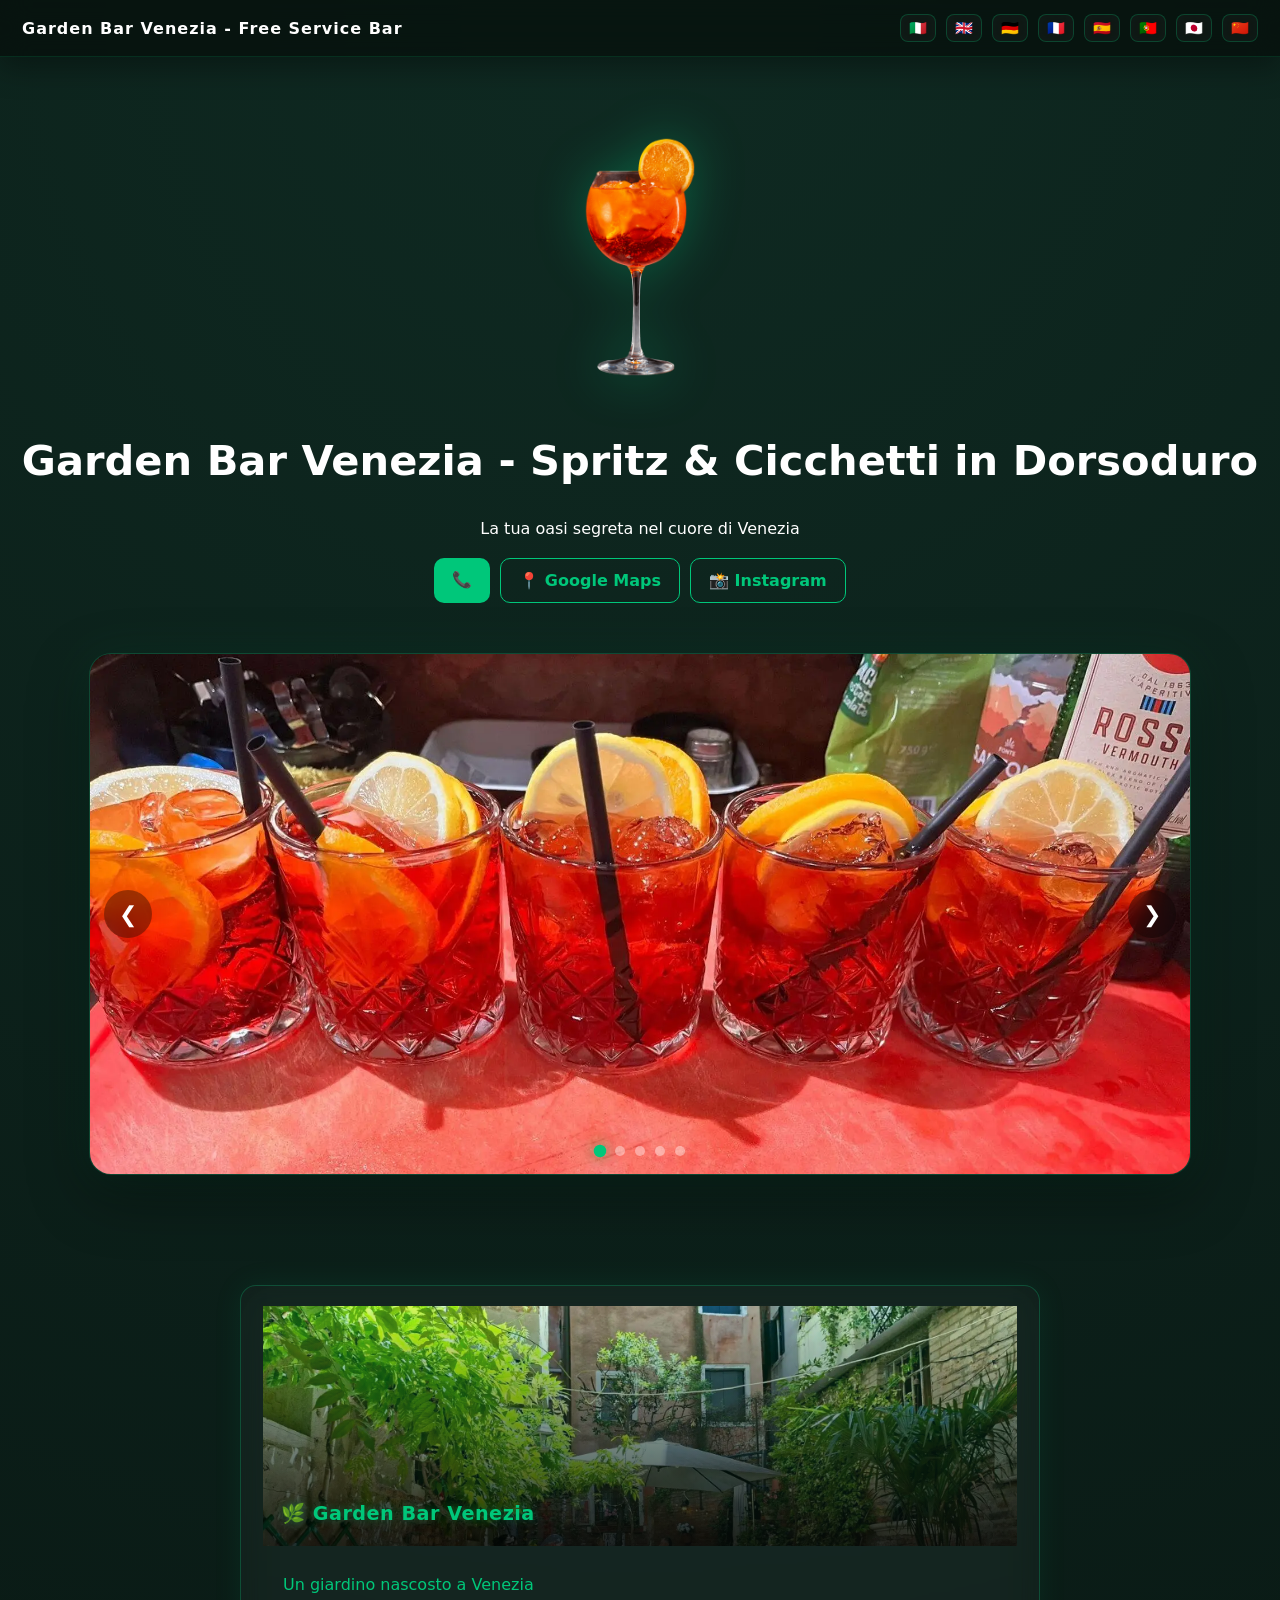
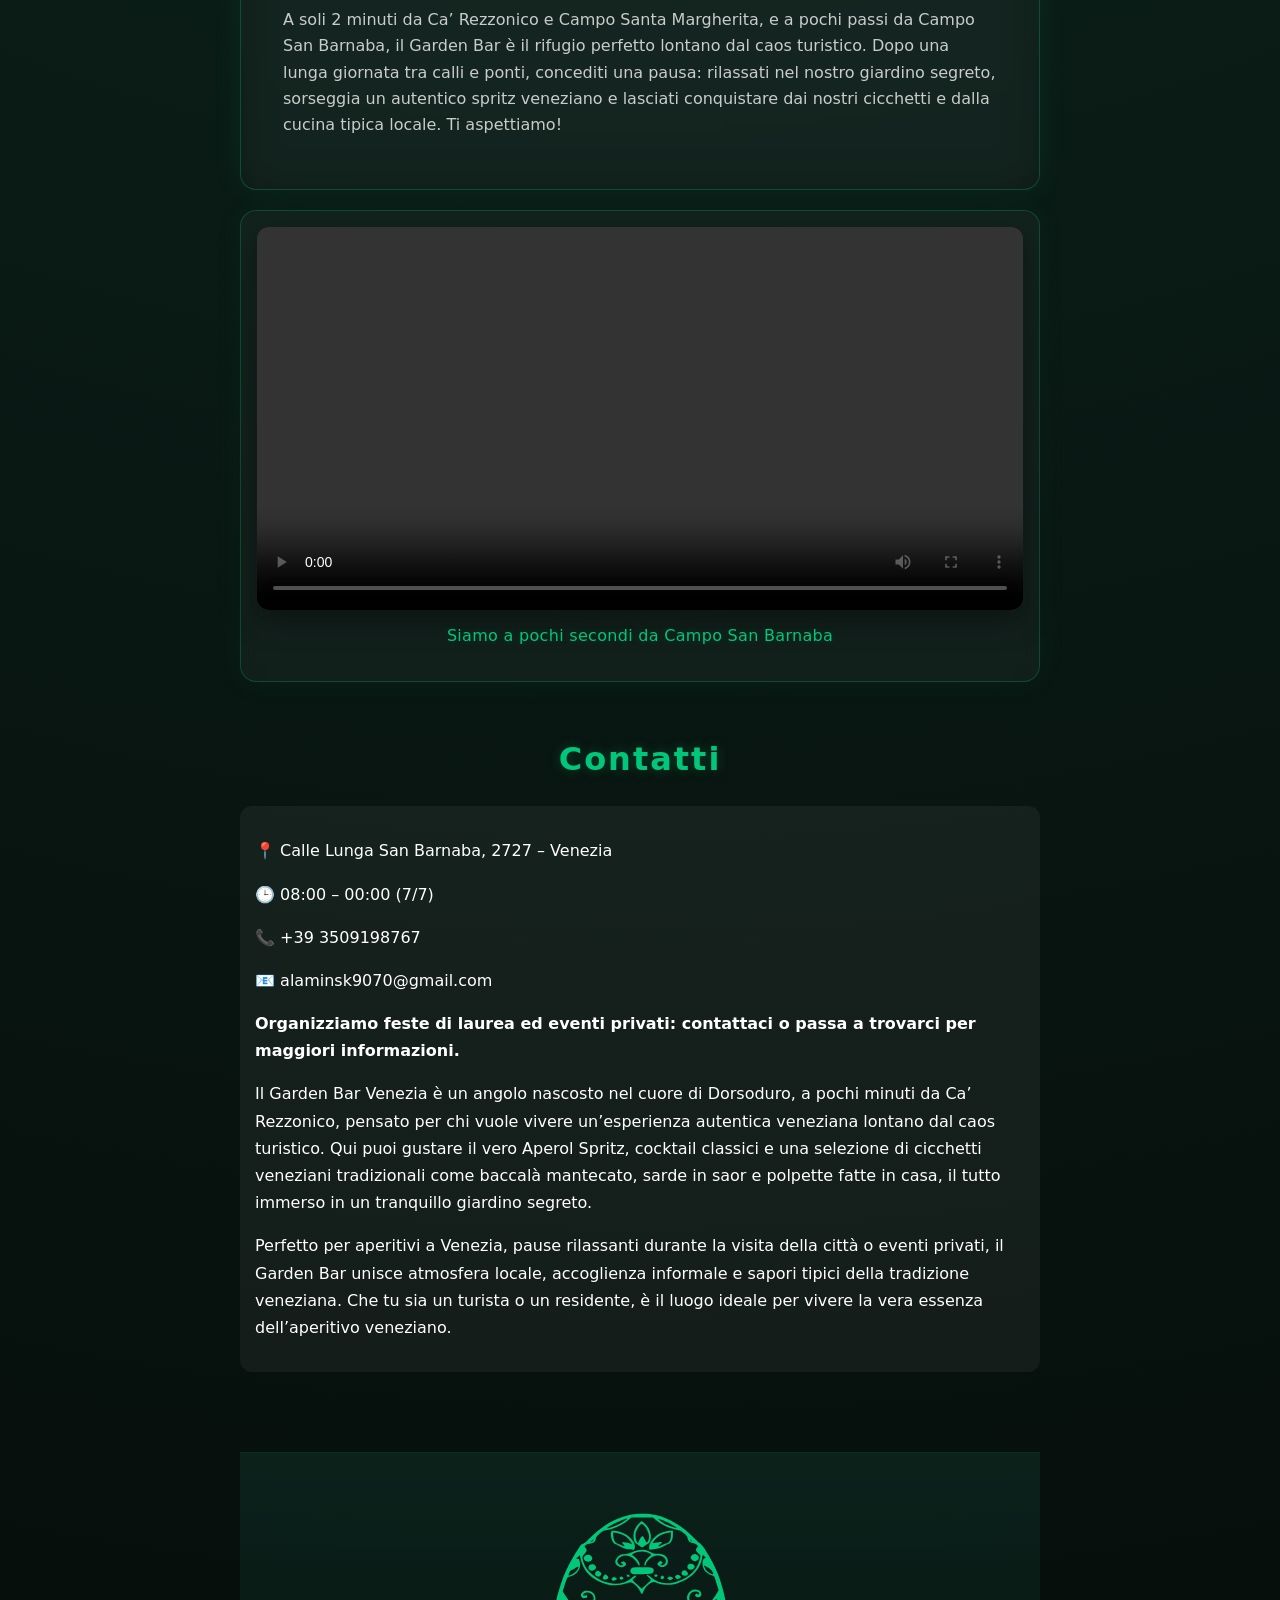
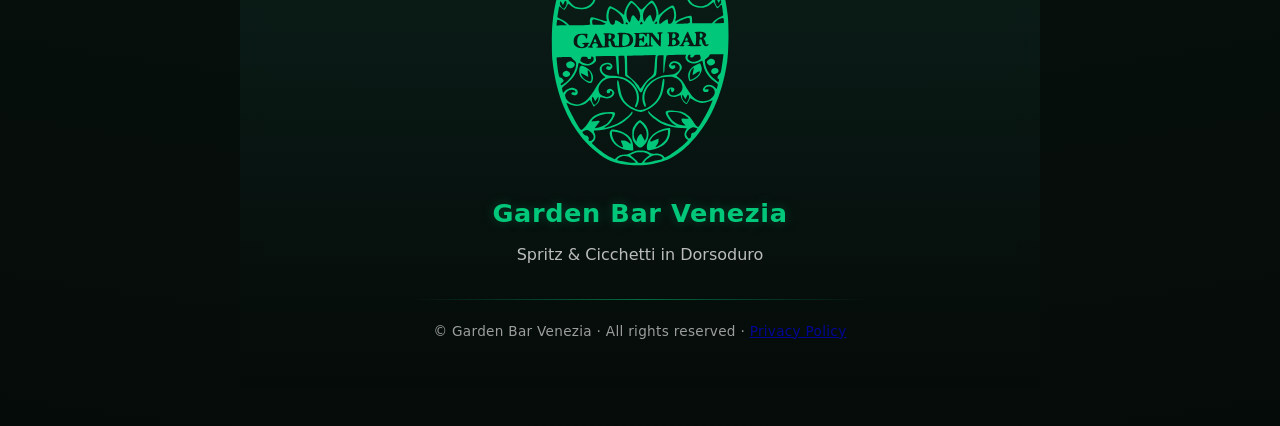
==== commit f9f2aed4: "Add files via upload" ====
--- a/index.html
+++ b/index.html
@@ -274,7 +274,12 @@
     <div class="footer-line"></div>
 
     <div class="footer-bottom">
-      <p>© 2026 Garden Bar Venezia · All rights reserved</p>
+      <p>
+        © Garden Bar Venezia · All rights reserved ·
+        <a href="https://gardenbarvenezia.pages.dev/privacy.html">
+          Privacy Policy
+        </a>
+      </p>
     </div>
 
   </div>
